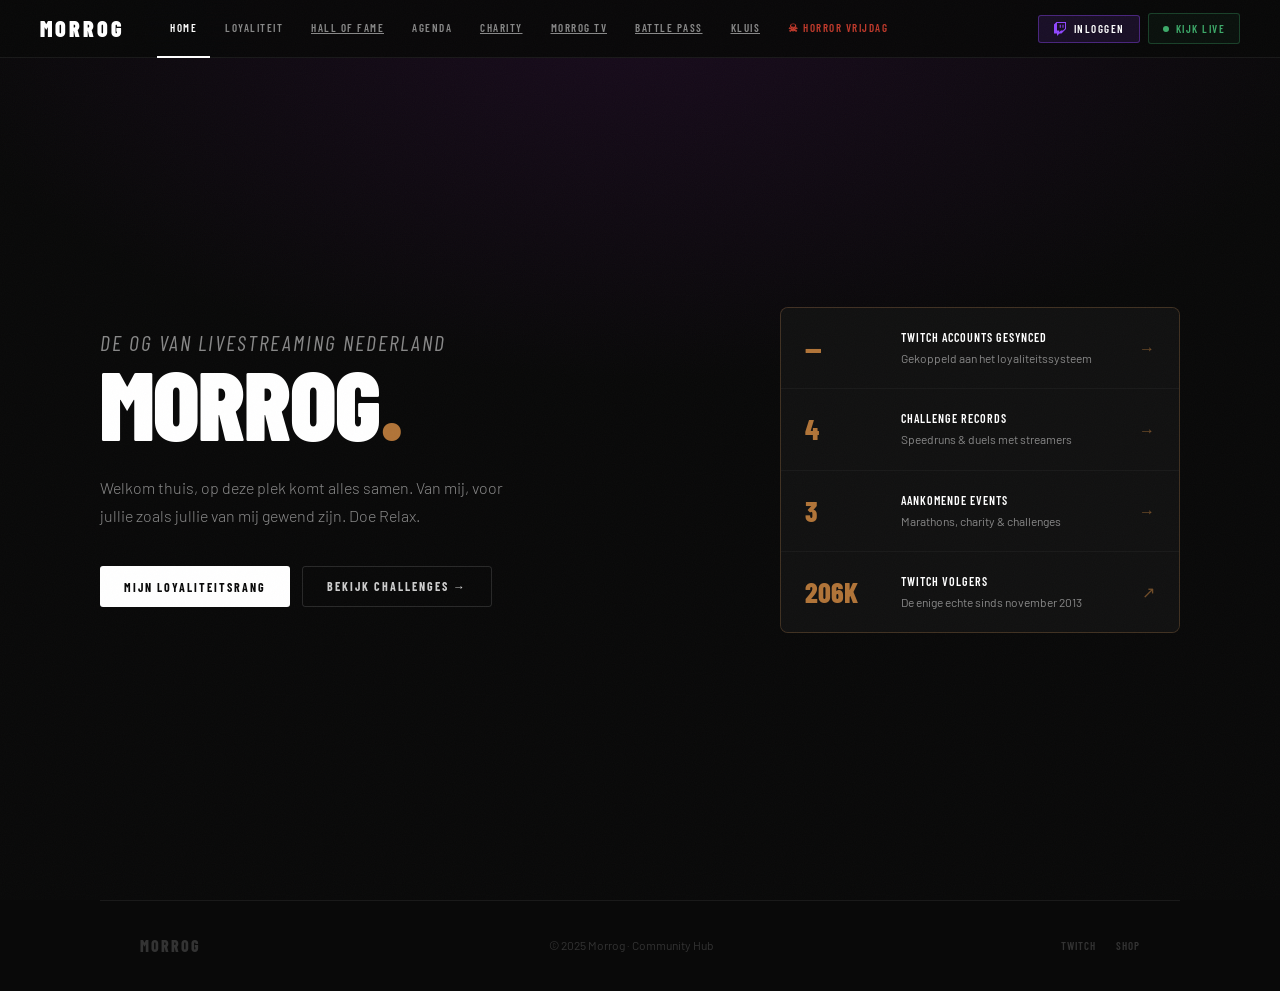
==== index.html @ 955c8fc4 "feat: Steam rating badge naast gamenaam tonen Co-Authored-By: Claude Sonnet 4.6 <noreply@anthropic.c" ====
<!DOCTYPE html>
<html lang="nl">
<head>
<meta charset="UTF-8">
<meta name="viewport" content="width=device-width, initial-scale=1.0">
<title>Morrog — Community Hub</title>
<link rel="preconnect" href="https://fonts.googleapis.com">
<link href="https://fonts.googleapis.com/css2?family=Barlow:ital,wght@0,300;0,400;0,500;0,600;1,300&family=Barlow+Condensed:wght@400;600;700;800;900&family=Creepster&family=Cinzel+Decorative:wght@700&display=swap" rel="stylesheet">
<style>
*,*::before,*::after{box-sizing:border-box;margin:0;padding:0;}
:root{
  --bg:#090909;--bg2:#111111;--bg3:#181818;--bg4:#202020;--bg5:#282828;
  --white:#FFFFFF;--white2:#CECECE;--white3:#888888;--dim:#333333;
  --border:rgba(255,255,255,0.07);--border2:rgba(255,255,255,0.13);
  --gold:#b17438;--streak:#3DAB6A;--here:#C85050;--sub:#6858CC;
  --twitch:#9147FF;--brand:#b17438;--brand-dark:#2e0f38;
}
html{scroll-behavior:smooth;}
body{background:var(--bg);color:var(--white2);font-family:'Barlow',sans-serif;font-size:15px;line-height:1.6;overflow-x:hidden;}
body::after{content:'';position:fixed;inset:0;pointer-events:none;z-index:9999;opacity:.025;background-image:url("data:image/svg+xml,%3Csvg xmlns='http://www.w3.org/2000/svg' width='200' height='200'%3E%3Cfilter id='n'%3E%3CfeTurbulence type='fractalNoise' baseFrequency='0.9' numOctaves='4' stitchTiles='stitch'/%3E%3C/filter%3E%3Crect width='200' height='200' filter='url(%23n)'/%3E%3C/svg%3E");}

/* NAV */
nav{position:fixed;top:0;left:0;right:0;height:58px;background:rgba(9,9,9,.94);backdrop-filter:blur(16px);border-bottom:1px solid var(--border);z-index:100;display:flex;align-items:center;padding:0 40px;gap:0;overflow:visible;}
.nav-logo{height:24px;margin-right:32px;opacity:.92;flex-shrink:0;}
.nav-logo-fb{font-family:'Barlow Condensed',sans-serif;font-size:22px;font-weight:900;letter-spacing:3px;color:var(--white);margin-right:32px;text-transform:uppercase;flex-shrink:0;}
.nav-links{display:flex;gap:2px;flex:1;min-width:0;overflow-x:auto;scrollbar-width:none;}
.nav-links::-webkit-scrollbar{display:none;}
.nav-link{padding:0 13px;height:58px;display:flex;align-items:center;font-family:'Barlow Condensed',sans-serif;font-size:11px;font-weight:600;letter-spacing:1.5px;text-transform:uppercase;color:var(--white3);border:none;background:none;border-bottom:2px solid transparent;cursor:pointer;transition:color .15s,border-color .15s;white-space:nowrap;flex-shrink:0;}
.nav-link:hover{color:var(--white2);}
.nav-link.active{color:var(--white);border-bottom-color:var(--white);}
.nav-live{display:flex;align-items:center;gap:7px;font-family:'Barlow Condensed',sans-serif;font-size:11px;font-weight:600;letter-spacing:1.5px;text-transform:uppercase;color:var(--streak);padding:6px 14px;border:1px solid rgba(61,171,106,.3);border-radius:3px;background:rgba(61,171,106,.06);text-decoration:none;transition:background .15s;white-space:nowrap;flex-shrink:0;}
.nav-live:hover{background:rgba(61,171,106,.12);}
.nav-live-dot{width:6px;height:6px;border-radius:50%;background:var(--streak);animation:pulse 1.5s ease-in-out infinite;}
.nav-right{margin-left:12px;display:flex;align-items:center;gap:8px;flex-shrink:0;}

/* LOGIN KNOP */
.btn-twitch-login{display:flex;align-items:center;gap:7px;font-family:'Barlow Condensed',sans-serif;font-size:11px;font-weight:600;letter-spacing:1.5px;text-transform:uppercase;color:var(--white);padding:6px 14px;border:1px solid rgba(145,71,255,.4);border-radius:3px;background:rgba(145,71,255,.12);cursor:pointer;transition:background .15s;white-space:nowrap;flex-shrink:0;}
.btn-twitch-login:hover{background:rgba(145,71,255,.22);}
.btn-twitch-login svg{width:14px;height:14px;fill:var(--twitch);flex-shrink:0;}

/* USER BADGE IN NAV */
.nav-user{display:flex;align-items:center;gap:8px;cursor:pointer;position:relative;}
.nav-user-avatar{width:28px;height:28px;border-radius:50%;border:1px solid var(--border2);object-fit:cover;}
.nav-user-name{font-family:'Barlow Condensed',sans-serif;font-size:11px;font-weight:600;letter-spacing:1px;text-transform:uppercase;color:var(--white2);}
.nav-user-rang{font-size:10px;color:var(--gold);font-family:'Barlow Condensed',sans-serif;font-weight:600;text-transform:uppercase;letter-spacing:.5px;}
.nav-user-dropdown{position:fixed;top:58px;right:40px;background:var(--bg2);border:1px solid var(--border2);border-radius:6px;min-width:200px;padding:8px 0;display:none;z-index:200;}
.nav-user.open .nav-user-dropdown{display:block;}
.nav-user-dropdown-item{padding:10px 16px;font-size:13px;color:var(--white3);cursor:pointer;transition:background .12s;display:block;text-decoration:none;white-space:nowrap;}
.nav-user-dropdown-item:hover{background:var(--bg3);color:var(--white);}
.nav-user-dropdown-sep{border-top:1px solid var(--border);margin:4px 0;}

/* MIJN RANG BANNER (in loyalty view) */
.mijn-rang-banner{background:var(--bg2);border:1px solid var(--border2);border-radius:8px;padding:20px 24px;margin-bottom:32px;display:flex;align-items:center;justify-content:space-between;gap:20px;}
.mijn-rang-banner.hidden{display:none;}
.mijn-rang-info{display:flex;align-items:center;gap:16px;}
.mijn-rang-avatar{width:44px;height:44px;border-radius:50%;border:2px solid var(--border2);object-fit:cover;flex-shrink:0;}
.mijn-rang-labels{flex:1;}
.mijn-rang-name{font-family:'Barlow Condensed',sans-serif;font-size:16px;font-weight:700;text-transform:uppercase;letter-spacing:.5px;color:var(--white);margin-bottom:2px;}
.mijn-rang-sub{font-size:12px;color:var(--white3);}
.mijn-rang-score{text-align:right;}
.mijn-rang-pts{font-family:'Barlow Condensed',sans-serif;font-size:28px;font-weight:800;color:var(--white);line-height:1;}
.mijn-rang-rang{font-family:'Barlow Condensed',sans-serif;font-size:12px;font-weight:600;text-transform:uppercase;margin-top:2px;}

@keyframes pulse{0%,100%{opacity:1;transform:scale(1)}50%{opacity:.5;transform:scale(.7)}}
@keyframes blink{0%,100%{opacity:1}50%{opacity:.3}}

/* VIEWS */
.view{display:none;}.view.active{display:block;}
.section{max-width:1080px;margin:0 auto;padding:80px 32px;}
.eyebrow{font-family:'Barlow Condensed',sans-serif;font-size:11px;font-weight:600;letter-spacing:3px;text-transform:uppercase;color:var(--gold);margin-bottom:12px;display:flex;align-items:center;gap:10px;}
.eyebrow::before{content:'';display:block;width:24px;height:1px;background:var(--gold);}
.section-title{font-family:'Barlow Condensed',sans-serif;font-size:clamp(30px,4vw,48px);font-weight:800;text-transform:uppercase;letter-spacing:1px;color:var(--white);line-height:1;margin-bottom:14px;}
.section-desc{font-size:15px;color:var(--white3);line-height:1.75;font-weight:300;max-width:540px;margin-bottom:48px;}

/* HERO */
.hero{min-height:100vh;display:flex;align-items:center;padding:120px 40px 80px;position:relative;overflow:hidden;background:radial-gradient(ellipse 80% 60% at 50% 0%,rgba(46,15,56,.45) 0%,transparent 70%);}
.hero-inner{max-width:1080px;margin:0 auto;width:100%;display:grid;grid-template-columns:1fr 400px;gap:80px;align-items:center;}
.hero-tag{display:inline-flex;align-items:center;gap:8px;font-family:'Barlow Condensed',sans-serif;font-size:11px;font-weight:600;letter-spacing:2px;text-transform:uppercase;color:var(--white3);border:1px solid var(--border2);padding:5px 12px;border-radius:2px;margin-bottom:24px;}
.hero-title{font-family:'Barlow Condensed',sans-serif;font-size:clamp(52px,8vw,96px);font-weight:900;text-transform:uppercase;letter-spacing:-1px;line-height:.9;color:var(--white);margin-bottom:28px;}
.hero-title .gold{color:var(--gold);}
.hero-title .italic{font-style:italic;font-weight:400;color:var(--white3);font-size:clamp(13px,1.7vw,22px);display:block;letter-spacing:2px;margin-bottom:8px;white-space:nowrap;}
.hero-desc{font-size:16px;color:var(--white3);line-height:1.75;font-weight:300;max-width:420px;margin-bottom:36px;}
.hero-btns{display:flex;gap:12px;flex-wrap:wrap;}
.btn{display:inline-flex;align-items:center;gap:8px;padding:12px 24px;font-family:'Barlow Condensed',sans-serif;font-size:12px;font-weight:700;letter-spacing:2px;text-transform:uppercase;border-radius:3px;border:none;cursor:pointer;text-decoration:none;transition:opacity .15s,transform .1s;}
.btn:hover{opacity:.85;}.btn:active{transform:scale(.98);}
.btn-white{background:var(--white);color:var(--bg);}
.btn-ghost{background:transparent;color:var(--white2);border:1px solid var(--border2);}
.hero-stats{display:flex;flex-direction:column;gap:1px;background:var(--border);border:1px solid rgba(177,116,56,.25);border-radius:8px;overflow:hidden;}
.hero-stat{background:var(--bg2);padding:20px 24px;display:flex;align-items:center;gap:16px;transition:background .15s;cursor:pointer;}
.hero-stat:hover{background:var(--bg3);}
.hero-stat-num{font-family:'Barlow Condensed',sans-serif;font-size:28px;font-weight:800;color:var(--brand);line-height:1;min-width:80px;}
.hero-stat-info{flex:1;}
.hero-stat-label{font-family:'Barlow Condensed',sans-serif;font-size:12px;font-weight:600;letter-spacing:1px;text-transform:uppercase;color:var(--white);margin-bottom:2px;}
.hero-stat-sub{font-size:12px;color:var(--white3);}
.hero-stat-arrow{color:var(--brand);font-size:16px;opacity:.6;}

/* MORROG DROPS + LOYALTY SCOREBOARDS */
.drops-grid{display:grid;grid-template-columns:2fr 1fr;gap:16px;margin-bottom:40px;align-items:stretch;}
.drops-left{display:flex;flex-direction:column;gap:12px;}

/* Brand spotlight */
.brand-spotlight{position:relative;background:var(--bg2);border-radius:10px;border:1px solid rgba(var(--merk-rgb,177,116,56),.35);padding:20px;box-shadow:0 0 28px rgba(var(--merk-rgb,177,116,56),.1);animation:merk-glow 3s ease-in-out infinite;}
@keyframes merk-glow{0%,100%{box-shadow:0 0 28px rgba(var(--merk-rgb,177,116,56),.1)}50%{box-shadow:0 0 44px rgba(var(--merk-rgb,177,116,56),.22)}}
.brand-eyebrow{font-family:'Barlow Condensed',sans-serif;font-size:10px;font-weight:700;letter-spacing:2.5px;text-transform:uppercase;color:rgba(var(--merk-rgb,177,116,56),1);margin-bottom:14px;display:flex;align-items:center;gap:6px;}
.brand-eyebrow::before{content:'';display:inline-block;width:16px;height:1px;background:rgba(var(--merk-rgb,177,116,56),.6);}
.brand-inner{display:flex;gap:16px;align-items:center;}
.brand-logo-wrap{width:72px;height:72px;flex-shrink:0;background:var(--bg3);border-radius:8px;display:flex;align-items:center;justify-content:center;overflow:hidden;border:1px solid rgba(var(--merk-rgb,177,116,56),.2);box-shadow:0 0 16px rgba(var(--merk-rgb,177,116,56),.18);}
.brand-logo-wrap img{width:100%;height:100%;object-fit:contain;padding:10px;}
.brand-collab{font-family:'Barlow Condensed',sans-serif;font-size:24px;font-weight:900;text-transform:uppercase;letter-spacing:1px;color:var(--white);line-height:1;margin-bottom:5px;}
.brand-collab span{color:rgba(var(--merk-rgb,177,116,56),1);}
.brand-tagline{font-size:13px;color:var(--white3);line-height:1.45;margin-bottom:12px;}
.brand-link{display:inline-flex;align-items:center;gap:5px;font-family:'Barlow Condensed',sans-serif;font-size:11px;font-weight:700;letter-spacing:1.5px;text-transform:uppercase;color:rgba(var(--merk-rgb,177,116,56),1);text-decoration:none;transition:opacity .15s;}
.brand-link:hover{opacity:.75;}
.brand-timer{display:flex;align-items:center;gap:6px;margin-top:14px;padding-top:14px;border-top:1px solid rgba(var(--merk-rgb,177,116,56),.15);}
.brand-timer-lbl{font-family:'Barlow Condensed',sans-serif;font-size:9px;font-weight:600;letter-spacing:1.5px;text-transform:uppercase;color:var(--white3);display:block;text-align:center;margin-top:2px;}
.brand-timer-box{display:flex;flex-direction:column;align-items:center;min-width:32px;}
.brand-timer-val{font-family:'Barlow Condensed',sans-serif;font-size:22px;font-weight:900;color:var(--white);line-height:1;tabular-nums:numeric;}
.brand-timer-sep{font-family:'Barlow Condensed',sans-serif;font-size:18px;font-weight:700;color:rgba(var(--merk-rgb,177,116,56),.5);margin-bottom:10px;}
.brand-timer-prefix{font-family:'Barlow Condensed',sans-serif;font-size:10px;font-weight:600;letter-spacing:2px;text-transform:uppercase;color:var(--white3);margin-right:4px;}
.tier-timer{display:flex;align-items:center;gap:5px;margin-top:8px;padding-top:8px;border-top:1px solid var(--border);font-family:'Barlow Condensed',sans-serif;font-size:11px;font-weight:700;letter-spacing:.5px;text-transform:uppercase;color:var(--white3);}
.tier-timer-val{color:rgb(var(--tier-rgb));font-size:12px;}
.drops-leeg{background:var(--bg2);border:1px solid var(--border);border-radius:10px;padding:32px 20px;text-align:center;}
.drops-leeg-title{font-family:'Barlow Condensed',sans-serif;font-size:16px;font-weight:800;text-transform:uppercase;letter-spacing:.5px;color:var(--white2);margin-bottom:6px;}
.drops-leeg-sub{font-size:12px;color:var(--white3);}

/* Tier cards */
.tiers-grid{display:grid;grid-template-columns:repeat(3,1fr);gap:10px;flex:1;}
.tier-card{background:var(--bg2);border-radius:8px;border:1px solid var(--border);display:flex;flex-direction:column;transition:border-color .2s;overflow:hidden;}
.tier-card.eligible{border-color:rgba(var(--tier-rgb),0.45);}
.tier-card.locked{opacity:.55;}
.tier-accent{height:3px;background:rgb(var(--tier-rgb));flex-shrink:0;}
.tier-foto{flex:1;overflow:hidden;position:relative;min-height:120px;}
.tier-foto img{width:100%;height:100%;object-fit:cover;display:block;}
.tier-foto-leeg{width:100%;height:100%;min-height:120px;background:var(--bg3);display:flex;flex-direction:column;align-items:center;justify-content:center;gap:6px;}
.tier-foto-leeg-icon{font-size:28px;opacity:.25;}
.tier-foto-leeg-txt{font-family:'Barlow Condensed',sans-serif;font-size:10px;font-weight:600;letter-spacing:1.5px;text-transform:uppercase;color:var(--dim);}
.tier-body{padding:14px;flex-shrink:0;border-top:1px solid var(--border);}
.tier-rang{font-family:'Barlow Condensed',sans-serif;font-size:10px;font-weight:700;letter-spacing:1.5px;text-transform:uppercase;color:rgb(var(--tier-rgb));margin-bottom:8px;display:flex;align-items:center;gap:4px;}
.tier-prijs{font-family:'Barlow Condensed',sans-serif;font-size:15px;font-weight:800;text-transform:uppercase;color:var(--white);line-height:1.2;margin-bottom:6px;}
.tier-status{font-size:11px;color:var(--white3);line-height:1.4;}
.tier-winnaar{font-size:11px;color:rgb(var(--tier-rgb));margin-top:6px;font-weight:600;}

.lb3-grid{display:grid;grid-template-columns:1fr;height:100%;}
.lb3-tabs{display:flex;gap:0;margin-bottom:3px;}
.lb3-tab{background:none;border:none;cursor:pointer;font-family:'Barlow Condensed',sans-serif;font-size:15px;font-weight:800;text-transform:uppercase;letter-spacing:.5px;color:var(--white3);padding:0;transition:color .15s;}
.lb3-tab.active{color:var(--white);}
.lb3-tab+.lb3-tab::before{content:'|';margin:0 8px;color:var(--border);font-weight:400;}
.lb3-card{background:var(--bg2);border:1px solid var(--border);border-radius:8px;overflow:hidden;display:flex;flex-direction:column;}
.lb3-head{padding:14px 18px 12px;border-bottom:1px solid var(--border);display:flex;align-items:center;justify-content:space-between;gap:8px;}
.lb3-title{font-family:'Barlow Condensed',sans-serif;font-size:15px;font-weight:800;text-transform:uppercase;letter-spacing:.5px;color:var(--white);}
.lb3-sub{font-size:10px;color:var(--white3);font-family:'Barlow Condensed',sans-serif;font-weight:600;letter-spacing:1px;text-transform:uppercase;}
.lb3-badge{font-family:'Barlow Condensed',sans-serif;font-size:9px;font-weight:700;letter-spacing:1px;text-transform:uppercase;padding:2px 7px;border-radius:2px;}
.lb3-badge.alltime{background:rgba(200,168,74,.12);color:var(--gold);border:1px solid rgba(200,168,74,.25);}
.lb3-badge.maand{background:rgba(104,88,204,.12);color:#9080EE;border:1px solid rgba(104,88,204,.25);}
.lb3-badge.week{background:rgba(61,171,106,.12);color:var(--streak);border:1px solid rgba(61,171,106,.25);}
.lb3-rows{padding:6px 0;flex:1;max-height:380px;overflow-y:auto;scrollbar-width:thin;scrollbar-color:var(--border) transparent;}
.lb3-rows::-webkit-scrollbar{width:4px;}.lb3-rows::-webkit-scrollbar-track{background:transparent;}.lb3-rows::-webkit-scrollbar-thumb{background:var(--border);border-radius:2px;}
.lb3-row{display:flex;align-items:center;gap:9px;padding:8px 14px;transition:background .12s;cursor:pointer;}
.lb3-row:hover{background:var(--bg3);}
.lb3-row.eigen{background:rgba(200,168,74,.06);border-top:1px solid var(--border);}
.lb3-row.sep{padding:4px 14px;pointer-events:none;}
.lb3-sep-line{text-align:center;font-size:10px;color:var(--dim);letter-spacing:3px;width:100%;}
.lb3-pos{font-family:'Barlow Condensed',sans-serif;font-size:12px;font-weight:700;width:18px;text-align:center;color:var(--white3);flex-shrink:0;}
.lb3-pos.gold{color:#D4AF37;}.lb3-pos.silver{color:#A8A8A8;}.lb3-pos.bronze{color:#A06030;}
.lb3-pos.eigen-pos{color:var(--gold);}
.lb3-name{flex:1;font-size:12px;color:var(--white2);overflow:hidden;text-overflow:ellipsis;display:flex;align-items:center;gap:5px;min-width:0;}
.lb3-name.jij{color:var(--gold);}
.lb3-name-txt{white-space:nowrap;overflow:hidden;text-overflow:ellipsis;}
.lb3-badges{display:flex;align-items:center;gap:2px;flex-shrink:0;}
.lb3-badges img{width:18px;height:18px;display:block;}
.lb3-score{font-family:'Barlow Condensed',sans-serif;font-size:13px;font-weight:700;color:var(--white);flex-shrink:0;}
.lb3-empty{padding:24px 14px;text-align:center;font-size:12px;color:var(--white3);}

/* COLLAPSIBLE SCORE UITLEG */
.score-uitleg{background:var(--bg2);border:1px solid var(--border);border-radius:8px;overflow:hidden;margin-bottom:48px;}
.score-uitleg-toggle{display:flex;align-items:center;justify-content:space-between;padding:16px 20px;cursor:pointer;user-select:none;transition:background .15s;}
.score-uitleg-toggle:hover{background:var(--bg3);}
.score-uitleg-title{font-family:'Barlow Condensed',sans-serif;font-size:14px;font-weight:700;text-transform:uppercase;letter-spacing:.5px;color:var(--white);}
.score-uitleg-arrow{font-size:12px;color:var(--white3);transition:transform .25s;}
.score-uitleg.open .score-uitleg-arrow{transform:rotate(180deg);}
.score-uitleg-body{display:none;padding:0 20px 20px;border-top:1px solid var(--border);}
.score-uitleg.open .score-uitleg-body{display:block;}
.uitleg-grid{display:grid;grid-template-columns:1fr 1fr;gap:24px;margin-top:20px;}

/* LOYALTY */
.loyalty-grid{display:grid;grid-template-columns:1fr 360px;gap:32px;align-items:start;}
.factors-table{display:flex;flex-direction:column;}
.factor-row{display:flex;align-items:center;gap:20px;padding:16px 0;border-bottom:1px solid var(--border);}
.factor-row:first-child{border-top:1px solid var(--border);}
.factor-weight{font-family:'Barlow Condensed',sans-serif;font-size:20px;font-weight:800;color:var(--white);min-width:48px;}
.factor-info{flex:1;}
.factor-name{font-family:'Barlow Condensed',sans-serif;font-size:14px;font-weight:600;text-transform:uppercase;letter-spacing:.5px;color:var(--white);margin-bottom:2px;}
.factor-desc{font-size:12px;color:var(--white3);}
.factor-bar-track{width:80px;height:3px;background:var(--dim);border-radius:2px;overflow:hidden;}
.factor-bar-fill{height:100%;border-radius:2px;background:var(--white);}
.lb-card{background:var(--bg2);border:1px solid var(--border2);border-radius:8px;overflow:hidden;}
.lb-card-head{padding:14px 18px;border-bottom:1px solid var(--border);display:flex;align-items:center;justify-content:space-between;}
.lb-card-title{font-family:'Barlow Condensed',sans-serif;font-size:12px;font-weight:600;letter-spacing:2px;text-transform:uppercase;color:var(--white3);}
.lb-rows{padding:8px 0;}
.lb-row{display:flex;align-items:center;gap:10px;padding:10px 16px;transition:background .12s;}
.lb-row:hover{background:var(--bg3);}
.lb-pos{font-family:'Barlow Condensed',sans-serif;font-size:13px;font-weight:700;width:20px;text-align:center;color:var(--white3);flex-shrink:0;}
.lb-pos.gold{color:#D4AF37;}.lb-pos.silver{color:#A8A8A8;}.lb-pos.bronze{color:#A06030;}
.lb-av{width:26px;height:26px;border-radius:50%;background:var(--bg4);border:1px solid var(--border);flex-shrink:0;display:flex;align-items:center;justify-content:center;font-size:11px;}
.lb-name{flex:1;font-size:13px;color:var(--white2);}
.lb-badge{font-family:'Barlow Condensed',sans-serif;font-size:9px;font-weight:600;letter-spacing:.5px;padding:1px 5px;border-radius:2px;text-transform:uppercase;}
.lb-badge.legende{background:rgba(200,168,74,.12);color:var(--gold);border:1px solid rgba(200,168,74,.25);}
.lb-badge.veteraan{background:rgba(168,168,168,.1);color:#C0C0C0;border:1px solid rgba(168,168,168,.2);}
.lb-badge.toegewijde{background:rgba(104,88,204,.12);color:#9080EE;border:1px solid rgba(104,88,204,.25);}
.lb-badge.vaste{background:rgba(61,171,106,.12);color:var(--streak);border:1px solid rgba(61,171,106,.25);}
.lb-badge.beginner{background:var(--bg5);color:var(--white3);border:1px solid var(--border2);}
.lb-score{font-family:'Barlow Condensed',sans-serif;font-size:14px;font-weight:700;color:var(--white);min-width:52px;text-align:right;}
.lb-sep{text-align:center;font-size:10px;color:var(--dim);letter-spacing:3px;padding:6px 0;}
.lb-row{cursor:pointer;}
.lb-row.selected{background:var(--bg4);}

/* KIJKER DETAIL PANEL */
.kijker-detail{background:var(--bg3);border:1px solid var(--border2);border-radius:6px;padding:18px 20px;margin:8px 0 4px;display:none;}
.kijker-detail.open{display:block;}
.kijker-detail-naam{font-family:'Barlow Condensed',sans-serif;font-size:17px;font-weight:800;text-transform:uppercase;letter-spacing:.5px;color:var(--white);margin-bottom:12px;display:flex;align-items:center;gap:10px;}
.kijker-detail-top{display:flex;gap:8px;margin-bottom:14px;}
.kijker-detail-top-blok{background:var(--bg4);border:1px solid var(--border);border-radius:4px;padding:10px 14px;flex:1;text-align:center;}
.kijker-detail-top-val{font-family:'Barlow Condensed',sans-serif;font-size:22px;font-weight:900;color:var(--white);line-height:1;margin-bottom:2px;}
.kijker-detail-top-lbl{font-size:10px;color:var(--white3);text-transform:uppercase;letter-spacing:1px;font-family:'Barlow Condensed',sans-serif;font-weight:600;}
.kijker-breakdown-titel{font-family:'Barlow Condensed',sans-serif;font-size:10px;font-weight:700;letter-spacing:2px;text-transform:uppercase;color:var(--white3);margin-bottom:6px;}
.kijker-breakdown{background:var(--bg4);border:1px solid var(--border);border-radius:4px;overflow:hidden;}
.kijker-bdr{display:grid;grid-template-columns:1fr auto auto;align-items:center;padding:7px 12px;border-bottom:1px solid var(--border);gap:10px;}
.kijker-bdr:last-child{border-bottom:none;}
.kijker-bdr-lbl{font-size:12px;color:var(--white3);display:flex;align-items:center;gap:6px;}
.bdr-emote{width:20px;height:20px;object-fit:contain;flex-shrink:0;}
.kijker-bdr-lbl span{color:var(--white2);}
.kijker-bdr-raw{font-family:'Barlow Condensed',sans-serif;font-size:12px;font-weight:600;color:var(--white3);white-space:nowrap;text-align:left;}
.kijker-bdr-pts{font-family:'Barlow Condensed',sans-serif;font-size:13px;font-weight:800;color:var(--gold);white-space:nowrap;text-align:left;}
.kijker-bdr.streak .kijker-bdr-pts{color:var(--streak);}
.kijker-bdr.dimmed .kijker-bdr-pts{color:var(--dim);}
/* oud grid blijft voor backward compat */
.kijker-stats-grid{display:grid;grid-template-columns:repeat(auto-fill,minmax(110px,1fr));gap:8px;}
.kijker-stat-blok{background:var(--bg4);border:1px solid var(--border);border-radius:4px;padding:10px 12px;}
.kijker-stat-val{font-family:'Barlow Condensed',sans-serif;font-size:20px;font-weight:800;color:var(--white);line-height:1;margin-bottom:2px;}
.kijker-stat-lbl{font-size:10px;color:var(--white3);text-transform:uppercase;letter-spacing:1px;font-family:'Barlow Condensed',sans-serif;font-weight:600;}
.rang-cards{display:flex;flex-direction:column;gap:6px;margin-top:16px;}
.rang-card{display:flex;align-items:center;gap:12px;padding:10px 14px;background:var(--bg3);border:1px solid var(--border);border-radius:4px;}
.rang-dot{width:8px;height:8px;border-radius:50%;flex-shrink:0;}
.rang-name{font-family:'Barlow Condensed',sans-serif;font-size:13px;font-weight:700;text-transform:uppercase;letter-spacing:.5px;color:var(--white);flex:1;}
.rang-pts{font-size:12px;color:var(--white3);}
.streak-box{background:var(--bg3);border:1px solid rgba(61,171,106,.2);border-radius:6px;padding:16px;margin-bottom:16px;}
.streak-box-title{font-family:'Barlow Condensed',sans-serif;font-size:11px;font-weight:600;letter-spacing:2px;text-transform:uppercase;color:var(--streak);margin-bottom:12px;}
.streak-tiers{display:flex;gap:6px;}
.streak-tier{flex:1;background:var(--bg4);border:1px solid var(--border);border-radius:4px;padding:10px 6px;text-align:center;}
.streak-tier-count{font-family:'Barlow Condensed',sans-serif;font-size:18px;font-weight:800;color:var(--white3);line-height:1;margin-bottom:2px;}
.streak-tier-bonus{font-size:11px;color:var(--dim);}
.iwh-events{display:flex;flex-direction:column;gap:6px;margin-top:32px;}
.iwh-event{display:flex;align-items:center;gap:14px;padding:14px 18px;background:var(--bg2);border:1px solid var(--border);border-radius:6px;}
.iwh-event.earned{border-left:2px solid var(--white);}
.iwh-event.missed{opacity:.45;}
.iwh-event.upcoming{border-left:2px solid var(--white3);}
.iwh-icon{font-size:20px;flex-shrink:0;}
.iwh-info{flex:1;}
.iwh-name{font-family:'Barlow Condensed',sans-serif;font-size:15px;font-weight:700;text-transform:uppercase;letter-spacing:.5px;color:var(--white);margin-bottom:2px;}
.iwh-date{font-size:12px;color:var(--white3);}
.iwh-pts{font-family:'Barlow Condensed',sans-serif;font-size:16px;font-weight:700;color:var(--white);}
.iwh-pts.dim{color:var(--dim);}

/* CHALLENGES */
.challenges-grid{display:grid;grid-template-columns:repeat(auto-fill,minmax(480px,1fr));gap:16px;margin-bottom:60px;}
.challenge-card{background:var(--bg2);border:1px solid var(--border);border-radius:8px;overflow:hidden;transition:border-color .2s;}
.challenge-card:hover{border-color:var(--border2);}
.challenge-head{padding:18px 20px 14px;border-bottom:1px solid var(--border);display:flex;align-items:flex-start;gap:14px;}
.challenge-game-badge{flex-shrink:0;width:48px;height:48px;border-radius:6px;background:var(--bg4);border:1px solid var(--border);display:flex;align-items:center;justify-content:center;font-size:24px;}
.challenge-meta{flex:1;}
.challenge-type{font-family:'Barlow Condensed',sans-serif;font-size:10px;font-weight:600;letter-spacing:2px;text-transform:uppercase;color:var(--white3);margin-bottom:3px;}
.challenge-title{font-family:'Barlow Condensed',sans-serif;font-size:18px;font-weight:800;text-transform:uppercase;letter-spacing:.5px;color:var(--white);line-height:1.1;margin-bottom:4px;}
.challenge-status{display:inline-flex;align-items:center;gap:5px;font-family:'Barlow Condensed',sans-serif;font-size:10px;font-weight:600;letter-spacing:1.5px;text-transform:uppercase;padding:2px 8px;border-radius:2px;}
.status-done{background:rgba(255,255,255,.06);color:var(--white3);}
.status-active{background:rgba(61,171,106,.1);color:var(--streak);border:1px solid rgba(61,171,106,.25);}
.status-upcoming{background:rgba(200,168,74,.1);color:var(--gold);border:1px solid rgba(200,168,74,.25);}
.sr-row{display:flex;align-items:center;gap:12px;padding:12px 20px;border-bottom:1px solid var(--border);transition:background .12s;}
.sr-row:last-child{border-bottom:none;}
.sr-row:hover{background:var(--bg3);}
.sr-row.record{background:rgba(200,168,74,.04);}
.sr-pos{font-family:'Barlow Condensed',sans-serif;font-size:14px;font-weight:800;width:24px;text-align:center;flex-shrink:0;}
.sr-pos.p1{color:var(--gold);}.sr-pos.p2{color:#A8A8A8;}.sr-pos.p3{color:#A06030;}
.sr-avatar{width:32px;height:32px;border-radius:50%;background:var(--bg4);border:1px solid var(--border);display:flex;align-items:center;justify-content:center;font-size:16px;flex-shrink:0;}
.sr-info{flex:1;}
.sr-name{font-family:'Barlow Condensed',sans-serif;font-size:15px;font-weight:700;text-transform:uppercase;letter-spacing:.3px;color:var(--white);display:flex;align-items:center;gap:6px;}
.sr-sub{font-size:11px;color:var(--white3);}
.sr-time{font-family:'Barlow Condensed',sans-serif;font-size:18px;font-weight:800;color:var(--white);letter-spacing:.5px;text-align:right;}
.sr-time.record-time{color:var(--gold);}
.sr-date{font-size:10px;color:var(--white3);text-align:right;margin-top:1px;}
.record-crown{font-size:12px;}
.card-footer{padding:10px 20px;border-top:1px solid var(--border);background:var(--bg3);display:flex;align-items:center;justify-content:space-between;}
.card-footer-txt{font-size:11px;color:var(--white3);}
.card-footer-link{font-family:'Barlow Condensed',sans-serif;font-size:11px;font-weight:600;letter-spacing:1px;text-transform:uppercase;color:var(--white3);text-decoration:none;transition:color .15s;}
.card-footer-link:hover{color:var(--white);}

/* ROADMAP TIJDLIJN */
/* TIMELINE */
.tl-wrap{position:relative;max-width:720px;}
.tl-year{font-family:'Barlow Condensed',sans-serif;font-size:clamp(80px,14vw,160px);font-weight:900;text-transform:uppercase;letter-spacing:-4px;color:var(--white);line-height:.85;margin-bottom:56px;display:block;}
.tl-body{position:relative;padding-left:48px;}
.tl-body::before{content:'';position:absolute;left:8px;top:0;bottom:0;width:1px;background:linear-gradient(to bottom,var(--border2) 0%,var(--border2) 92%,transparent 100%);}
.tl-month{position:relative;margin-bottom:4px;}
.tl-month-head{display:flex;align-items:center;gap:14px;padding:10px 0 6px;}
.tl-month-dot{width:17px;height:17px;border-radius:50%;background:var(--bg);border:2px solid var(--border2);position:absolute;left:-48px;top:50%;transform:translate(-50%,-50%);transition:border-color .2s,background .2s;flex-shrink:0;}
.tl-month.has-events .tl-month-dot{border-color:var(--brand);background:rgba(177,116,56,.18);}
.tl-month-name{font-family:'Barlow Condensed',sans-serif;font-size:12px;font-weight:700;letter-spacing:3px;text-transform:uppercase;color:var(--white3);transition:color .15s;}
.tl-month.has-events .tl-month-name{color:var(--white);}
.tl-month-rule{flex:1;height:1px;background:var(--border);}
.tl-month.has-events .tl-month-rule{background:var(--border2);}
.tl-events{padding-bottom:12px;}
.tl-event{position:relative;margin-bottom:5px;}
.tl-event-header{display:flex;align-items:center;gap:12px;padding:11px 16px;background:var(--bg2);border:1px solid var(--border);border-radius:6px;cursor:pointer;transition:border-color .15s,background .15s;user-select:none;}
.tl-event:hover .tl-event-header,.tl-event.open .tl-event-header{border-color:var(--border2);background:var(--bg3);}
.tl-event-icon{font-size:19px;flex-shrink:0;width:26px;text-align:center;}
.tl-event-info{flex:1;min-width:0;}
.tl-event-title{font-family:'Barlow Condensed',sans-serif;font-size:16px;font-weight:700;text-transform:uppercase;letter-spacing:.5px;color:var(--white);line-height:1.1;}
.tl-event-cat{font-size:11px;color:var(--white3);margin-top:1px;}
.tl-event-status{font-family:'Barlow Condensed',sans-serif;font-size:10px;font-weight:600;letter-spacing:1.5px;text-transform:uppercase;padding:3px 9px;border-radius:2px;white-space:nowrap;flex-shrink:0;}
.tl-event-status.binnenkort{background:rgba(200,168,74,.12);color:var(--gold);border:1px solid rgba(200,168,74,.25);}
.tl-event-status.gepland{background:rgba(104,88,204,.12);color:#9080EE;border:1px solid rgba(104,88,204,.25);}
.tl-event-status.bezig{background:rgba(61,171,106,.1);color:var(--streak);border:1px solid rgba(61,171,106,.25);}
.tl-event-status.afgerond{background:rgba(255,255,255,.05);color:var(--white3);border:1px solid var(--border);}
.tl-event-arrow{color:var(--white3);font-size:10px;transition:transform .2s;flex-shrink:0;margin-left:4px;}
.tl-event.open .tl-event-arrow{transform:rotate(180deg);}
.tl-event-body{overflow:hidden;max-height:0;transition:max-height .35s ease,opacity .25s ease;opacity:0;}
.tl-event.open .tl-event-body{max-height:400px;opacity:1;}
.tl-event-body-inner{padding:13px 16px 15px;border:1px solid var(--border);border-top:none;border-radius:0 0 6px 6px;background:var(--bg2);font-size:13px;color:var(--white3);line-height:1.7;}
.tl-tba{padding-top:8px;padding-bottom:8px;}
.tl-tba-label{font-family:'Barlow Condensed',sans-serif;font-size:10px;font-weight:700;letter-spacing:2.5px;text-transform:uppercase;color:var(--white3);opacity:.35;}
.charity-goal{margin-top:12px;}
.charity-goal-label{font-size:11px;color:var(--white3);margin-bottom:5px;}
.charity-bar-track{height:4px;background:var(--bg5);border-radius:2px;overflow:hidden;}
.charity-bar-fill{height:100%;background:var(--streak);border-radius:2px;width:0%;transition:width 1s ease;}
.charity-goal-meta{display:flex;justify-content:space-between;font-size:11px;color:var(--white3);margin-top:4px;}

/* FADE */
.fade-up{opacity:0;transform:translateY(20px);transition:opacity .55s ease,transform .55s ease;}
.fade-up.visible{opacity:1;transform:translateY(0);}

/* FOOTER */
footer{border-top:1px solid var(--border);padding:32px 40px;display:flex;align-items:center;justify-content:space-between;max-width:1080px;margin:0 auto;}
.footer-logo{height:18px;opacity:.2;}
.footer-fb{font-family:'Barlow Condensed',sans-serif;font-size:16px;font-weight:800;letter-spacing:2px;color:var(--dim);text-transform:uppercase;}
.footer-txt{font-size:12px;color:var(--dim);}
.footer-links{display:flex;gap:20px;}
.footer-link{font-family:'Barlow Condensed',sans-serif;font-size:11px;font-weight:600;letter-spacing:1px;text-transform:uppercase;color:var(--dim);text-decoration:none;transition:color .15s;}
.footer-link:hover{color:var(--white3);}

@media(max-width:900px){
  nav{padding:0 16px;}
  .nav-links{gap:0;}
  .nav-link{padding:0 9px;font-size:10px;letter-spacing:1px;}
  .nav-live span:not(.nav-live-dot){display:none;}
  .nav-live{padding:6px 10px;}
  .hero{padding:100px 20px 60px;}
  .hero-inner{grid-template-columns:1fr;gap:40px;}
  .hero-stats{display:none;}
  .section{padding:60px 20px;}
  .loyalty-grid{grid-template-columns:1fr;}
  .drops-grid{grid-template-columns:1fr;align-items:start;}
  .tiers-grid{grid-template-columns:1fr;flex:none;}
  .tier-foto{min-height:180px;}

  .uitleg-grid{grid-template-columns:1fr;}
  .challenges-grid{grid-template-columns:1fr;}
  footer{flex-direction:column;gap:16px;text-align:center;padding:24px 20px;}
  .mijn-rang-banner{flex-direction:column;align-items:flex-start;gap:12px;}
}

/* ── HORROR VRIJDAG VIEW ── */
#view-horror-vrijdag{background:var(--bg);}
.hv-wrap{max-width:860px;margin:0 auto;padding:80px 32px 64px;}

/* Header */
.hv-header{text-align:center;padding:28px 16px 24px;position:relative;}
.hv-morrog{font-family:'Cinzel Decorative',serif;font-size:clamp(13px,3vw,20px);letter-spacing:.3em;color:#7a1a10;text-transform:uppercase;margin-bottom:6px;display:block;}
@keyframes hv-schedel-wib{0%{transform:rotate(-8deg) scale(1)}100%{transform:rotate(8deg) scale(1.05)}}
.hv-title{font-family:'Creepster',cursive;font-size:clamp(42px,8vw,76px);letter-spacing:.06em;line-height:1;color:#ff2d1a;text-shadow:0 0 18px rgba(255,45,26,.8),0 0 50px rgba(192,57,43,.4),2px 2px 0 #3a0000;animation:hv-glitch 5s ease-in-out infinite;}
@keyframes hv-glitch{0%,90%,100%{text-shadow:0 0 18px rgba(255,45,26,.8),0 0 50px rgba(192,57,43,.4),2px 2px 0 #3a0000}92%{text-shadow:-2px 0 #ff2d1a,0 0 18px rgba(255,45,26,.8);transform:translateX(-1px)}94%{text-shadow:2px 0 #c0392b,0 0 18px rgba(255,45,26,.8);transform:translateX(1px)}96%{text-shadow:none;transform:translateX(0)}}
.hv-subtitle{font-family:'Barlow Condensed',sans-serif;font-size:15px;color:var(--white3);letter-spacing:.15em;text-transform:uppercase;margin-top:6px;}
.hv-stream-tijd{display:inline-block;font-family:'Creepster',cursive;font-size:clamp(30px,6vw,50px);color:#ff2d1a;letter-spacing:.1em;margin-top:2px;text-shadow:0 0 12px rgba(255,45,26,.7),0 0 36px rgba(192,57,43,.3);}
.hv-stream-tijd-label{display:block;font-size:11px;text-transform:uppercase;letter-spacing:.15em;color:var(--white3);margin-top:4px;margin-bottom:0;}
.hv-toevoeg-waarschuwing{font-size:12px;color:var(--white3);margin-bottom:12px;line-height:1.5;border-left:3px solid #7a1a10;padding-left:10px;}

/* Countdown */
.hv-countdown{display:flex;justify-content:center;align-items:flex-end;gap:4px;margin-top:18px;}
.hv-cd-blok{text-align:center;min-width:60px;}
.hv-cd-num{display:block;font-family:'Creepster',cursive;font-size:38px;line-height:1;color:var(--white2);text-shadow:0 0 10px rgba(192,57,43,.4);background:var(--bg2);border:1px solid #2a0808;border-radius:5px;padding:5px 10px;}
.hv-cd-label{display:block;font-size:10px;text-transform:uppercase;letter-spacing:.12em;color:var(--white3);margin-top:3px;}
.hv-cd-sep{font-family:'Creepster',cursive;font-size:32px;color:#7a1a10;margin-bottom:12px;line-height:1;}

/* Stats balk */
.hv-stats{display:flex;background:var(--bg2);border:1px solid #2a0808;border-radius:7px;margin-bottom:18px;overflow:hidden;}
.hv-stat{flex:1;text-align:center;padding:12px 8px;border-right:1px solid #2a0808;}
.hv-stat:last-child{border-right:none;}
.hv-stat-num{display:block;font-family:'Creepster',cursive;font-size:26px;color:#ff2d1a;text-shadow:0 0 8px rgba(255,45,26,.35);line-height:1;}
.hv-stat-label{display:block;font-size:10px;text-transform:uppercase;letter-spacing:.1em;color:var(--white3);margin-top:2px;}

/* Auth balk */
.hv-auth{background:var(--bg2);border:1px solid #2a0808;border-radius:7px;padding:16px 20px;margin-bottom:16px;display:flex;align-items:center;justify-content:space-between;gap:12px;flex-wrap:wrap;}
.hv-ingelogd-info{display:flex;align-items:center;gap:12px;}
.hv-avatar{width:36px;height:36px;border-radius:50%;border:1px solid #2a0808;object-fit:cover;background:var(--bg3);}
.hv-naam{font-family:'Barlow Condensed',sans-serif;font-size:16px;font-weight:700;text-transform:uppercase;color:var(--white);}
.hv-stem-status{font-size:12px;color:var(--white3);}
.hv-stem-status.heeft-stem{color:#2ecc71;}
.hv-login-hint{font-size:14px;color:var(--white3);}

/* Toevoeg sectie */
.hv-toevoeg{background:var(--bg2);border:1px solid #2a0808;border-radius:7px;padding:18px 20px;margin-bottom:16px;}
.hv-toevoeg-titel{font-family:'Creepster',cursive;font-size:22px;color:#ff2d1a;letter-spacing:.06em;margin-bottom:12px;}
.hv-zoek-wrap{position:relative;}
.hv-zoek-input{width:100%;background:var(--bg3);border:1px solid #2a0808;border-radius:5px;color:var(--white2);font-family:'Barlow Condensed',sans-serif;font-size:16px;padding:9px 12px 9px 38px;outline:none;transition:border-color .2s;}
.hv-zoek-input:focus{border-color:#7a1a10;}
.hv-zoek-input::placeholder{color:var(--white3);}
.hv-zoek-icoon{position:absolute;left:11px;top:50%;transform:translateY(-50%);color:var(--white3);pointer-events:none;font-size:16px;}
.hv-zoek-resultaten{position:absolute;left:0;right:0;top:calc(100% + 3px);background:var(--bg3);border:1px solid #2a0808;border-radius:5px;z-index:50;overflow:hidden;box-shadow:0 8px 24px rgba(0,0,0,.5);}
.hv-zoek-item{display:flex;align-items:center;gap:10px;padding:9px 12px;cursor:pointer;border-bottom:1px solid rgba(42,8,8,.4);transition:background .12s;}
.hv-zoek-item:last-child{border-bottom:none;}
.hv-zoek-item:hover{background:rgba(192,57,43,.1);}
.hv-zoek-item img{width:60px;height:28px;object-fit:cover;border-radius:3px;background:var(--bg2);flex-shrink:0;}
.hv-zoek-item-naam{font-size:15px;color:var(--white2);}
.hv-zoek-bericht{padding:12px;color:var(--white3);font-size:14px;text-align:center;}
.hv-geselecteerd{display:flex;align-items:center;gap:12px;background:rgba(192,57,43,.07);border:1px solid #7a1a10;border-radius:5px;padding:10px 14px;margin-top:10px;}
.hv-geselecteerd img{width:90px;height:42px;object-fit:cover;border-radius:3px;background:var(--bg3);}
.hv-geselecteerd-naam{font-size:16px;font-weight:600;color:var(--white);flex:1;}
.hv-geselecteerd-annuleer{background:none;border:none;color:var(--white3);font-size:20px;cursor:pointer;padding:2px;transition:color .15s;}
.hv-geselecteerd-annuleer:hover{color:#ff2d1a;}
.hv-toevoeg-knop{margin-top:12px;width:100%;background:#c0392b;border:none;border-radius:5px;color:#fff;font-family:'Creepster',cursive;font-size:18px;letter-spacing:.08em;padding:11px;cursor:pointer;transition:background .2s,box-shadow .2s;}
.hv-toevoeg-knop:not(:disabled):hover{background:#ff2d1a;box-shadow:0 0 16px rgba(255,45,26,.35);}
.hv-toevoeg-knop:disabled{opacity:.4;cursor:not-allowed;}
.hv-toevoeg-hint{font-size:13px;color:var(--white3);margin-top:7px;text-align:center;}
.hv-toevoeg-hint.ok{color:#2ecc71;}
.hv-toevoeg-hint.fout{color:#ff2d1a;font-weight:600;}
@keyframes hv-schud{0%,100%{transform:translateX(0)}15%{transform:translateX(-6px)}30%{transform:translateX(6px)}45%{transform:translateX(-5px)}60%{transform:translateX(5px)}75%{transform:translateX(-3px)}90%{transform:translateX(3px)}}
.hv-toevoeg-knop.schud{animation:hv-schud .45s ease;}
.hv-admin{background:rgba(192,57,43,.06);border:1px solid #2a0808;border-radius:7px;padding:16px 20px;margin-top:16px;}
.hv-admin-titel{font-family:'Creepster',cursive;font-size:20px;color:#ff2d1a;letter-spacing:.06em;margin-bottom:12px;}
.hv-admin-game{display:flex;align-items:center;justify-content:space-between;gap:12px;padding:8px 0;border-bottom:1px solid rgba(42,8,8,.6);}
.hv-admin-game:last-child{border-bottom:none;}
.hv-admin-game-info{font-size:14px;color:var(--white2);flex:1;min-width:0;}
.hv-admin-game-info span{display:block;font-size:11px;color:var(--white3);}
.hv-admin-verwijder{background:none;border:1px solid #7a1a10;color:#ff2d1a;border-radius:4px;padding:4px 10px;font-family:'Barlow Condensed',sans-serif;font-size:12px;font-weight:600;letter-spacing:.05em;cursor:pointer;white-space:nowrap;transition:background .15s;}
.hv-admin-verwijder:hover{background:rgba(192,57,43,.2);}

/* Filter tabs */
.hv-filters{display:flex;gap:4px;margin-bottom:10px;flex-wrap:wrap;}
.hv-filter{background:var(--bg2);border:1px solid #2a0808;border-radius:4px;color:var(--white3);font-family:'Barlow Condensed',sans-serif;font-size:13px;letter-spacing:.06em;padding:7px 16px;cursor:pointer;transition:background .15s,color .15s,border-color .15s;}
.hv-filter:hover{color:var(--white2);border-color:#7a1a10;}
.hv-filter.actief{background:#c0392b;border-color:#c0392b;color:#fff;}

/* Game kaarten */
.hv-games{display:flex;flex-direction:column;gap:8px;}
.hv-kaart{display:flex;align-items:center;background:var(--bg2);border:1px solid #2a0808;border-radius:7px;overflow:hidden;transition:border-color .15s,transform .1s;}
.hv-kaart:hover{border-color:#7a1a10;transform:translateX(2px);}
.hv-kaart.eigen-stem{border-color:rgba(192,57,43,.45);}
.hv-rang{width:48px;flex-shrink:0;text-align:center;font-family:'Creepster',cursive;font-size:24px;color:var(--white3);padding:0 6px;}
.hv-rang.r1{color:#c8a82e;text-shadow:0 0 6px rgba(200,168,46,.4);}
.hv-rang.r2{color:#9da3aa;}
.hv-rang.r3{color:#a0623a;}
.hv-cover{width:110px;height:52px;object-fit:cover;flex-shrink:0;background:var(--bg3);}
.hv-cover-ph{width:110px;height:52px;flex-shrink:0;background:var(--bg3);display:flex;align-items:center;justify-content:center;font-size:20px;opacity:.3;}
.hv-info{flex:1;padding:9px 12px;min-width:0;}
.hv-game-naam{font-family:'Barlow Condensed',sans-serif;font-size:16px;font-weight:700;color:var(--white);white-space:nowrap;overflow:hidden;text-overflow:ellipsis;}
.hv-game-sub{font-size:12px;color:var(--white3);}
.hv-rechts{display:flex;align-items:center;gap:10px;padding:9px 12px;flex-shrink:0;}
.hv-teller{text-align:center;min-width:40px;}
.hv-teller-num{display:block;font-family:'Creepster',cursive;font-size:24px;color:#ff2d1a;line-height:1;}
.hv-teller-label{display:block;font-size:10px;color:var(--white3);text-transform:uppercase;letter-spacing:.08em;}
.hv-stem-knop{background:var(--bg3);border:1px solid #2a0808;border-radius:4px;color:var(--white3);font-family:'Barlow Condensed',sans-serif;font-size:13px;letter-spacing:.04em;padding:6px 12px;cursor:pointer;white-space:nowrap;transition:background .15s,border-color .15s,color .15s;min-width:110px;text-align:center;}
.hv-stem-knop:hover:not(:disabled){background:rgba(192,57,43,.12);border-color:#7a1a10;color:var(--white2);}
.hv-stem-knop.actief{background:rgba(192,57,43,.18);border-color:#c0392b;color:#ff2d1a;}
.hv-stem-knop:disabled{opacity:.4;cursor:not-allowed;}
.hv-populair{position:absolute;/* n.v.t. inline */display:inline-block;margin-left:6px;font-size:11px;background:#c0392b;color:#fff;border-radius:2px;padding:1px 6px;vertical-align:middle;animation:hv-puls 1.5s ease-in-out infinite;}
.hv-rating{display:inline-block;font-size:11px;font-weight:700;border-radius:3px;padding:2px 7px;margin-left:7px;vertical-align:middle;letter-spacing:.03em;}
.hv-rating.pos-hoog{background:rgba(61,171,106,.15);color:#3DAB6A;border:1px solid rgba(61,171,106,.3);}
.hv-rating.pos-midden{background:rgba(61,171,106,.1);color:#7dc99a;border:1px solid rgba(61,171,106,.2);}
.hv-rating.gemengd{background:rgba(177,116,56,.12);color:#b17438;border:1px solid rgba(177,116,56,.25);}
.hv-rating.negatief{background:rgba(255,45,26,.1);color:#ff6b6b;border:1px solid rgba(255,45,26,.2);}
@keyframes hv-puls{0%,100%{box-shadow:0 0 8px rgba(255,45,26,.4)}50%{box-shadow:0 0 18px rgba(255,45,26,.8)}}
.hv-geen{text-align:center;padding:48px 20px;color:var(--white3);}
.hv-geen span{display:block;font-size:40px;margin-bottom:10px;opacity:.3;}
.hv-laden{text-align:center;padding:40px;color:var(--white3);font-size:15px;}
#hv-confetti{position:fixed;inset:0;z-index:9998;pointer-events:none;display:none;}
@media(max-width:560px){.hv-cover,.hv-cover-ph{display:none;}.hv-rang{width:32px;font-size:18px;}.hv-stats{flex-wrap:wrap;}.hv-stat{min-width:50%;}}
</style>
</head>
<body>

<nav>
  <img class="nav-logo" src="https://shop.morrog.nl/cdn/shop/files/Morrog-Logo_90x.png?v=1701878792" alt="Morrog"
    onerror="this.style.display='none';document.getElementById('nav-logo-fb').style.display='block'">
  <span id="nav-logo-fb" class="nav-logo-fb" style="display:none">MORROG</span>
  <div class="nav-links">
    <button class="nav-link active" onclick="switchView('home',this)">Home</button>
    <button class="nav-link" onclick="switchView('loyalty',this)">Loyaliteit</button>
    <a class="nav-link" href="hall-of-fame.html">Hall of Fame</a>
    <button class="nav-link" onclick="switchView('agenda',this)">Agenda</button>
    <a class="nav-link" href="charity.html">Charity</a>
    <a class="nav-link" href="morrog-tv.html">Morrog TV</a>
    <a class="nav-link" href="battlepass.html">Battle Pass</a>
    <a class="nav-link" href="morrog-kluis.html">Kluis</a>
    <button class="nav-link" onclick="switchView('horror-vrijdag',this)" style="color:#c0392b;">☠ Horror Vrijdag</button>
  </div>
  <div class="nav-right">
    <!-- Niet ingelogd -->
    <button class="btn-twitch-login" id="btn-login" onclick="twitchLogin()" style="display:none">
      <svg viewBox="0 0 24 24" xmlns="http://www.w3.org/2000/svg"><path d="M11.571 4.714h1.715v5.143H11.57zm4.715 0H18v5.143h-1.714zM6 0L1.714 4.286v15.428h5.143V24l4.286-4.286h3.428L22.286 12V0zm14.571 11.143l-3.428 3.428h-3.429l-3 3v-3H6.857V1.714h13.714z"/></svg>
      Inloggen
    </button>
    <!-- Ingelogd -->
    <div class="nav-user" id="nav-user" style="display:none" onclick="toggleNavDropdown(event)">
      <img class="nav-user-avatar" id="nav-avatar" src="" alt="">
      <div>
        <div class="nav-user-name" id="nav-username"></div>
        <div class="nav-user-rang" id="nav-rang"></div>
      </div>
      <div class="nav-user-dropdown">
        <a class="nav-user-dropdown-item" onclick="switchView('loyalty',document.querySelectorAll('.nav-link')[1])" style="cursor:pointer">Mijn loyaliteit</a>
        <div id="nav-dashboard-link" style="display:none">
          <div class="nav-user-dropdown-sep"></div>
          <a class="nav-user-dropdown-item" href="dashboard.html">⚙ Streamer dashboard</a>
        </div>
        <div class="nav-user-dropdown-sep"></div>
        <a class="nav-user-dropdown-item" onclick="uitloggen()" style="cursor:pointer;color:var(--here)">Uitloggen</a>
      </div>
    </div>
    <a class="nav-live" href="https://twitch.tv/morrog" target="_blank">
      <span class="nav-live-dot"></span>Kijk live
    </a>
  </div>
</nav>

<!-- HOME -->
<div id="view-home" class="view active">
  <div class="hero">
    <div class="hero-inner">
      <div>
        <h1 class="hero-title">
          <span class="italic">De OG van Livestreaming Nederland</span>
          MORROG<span class="gold">.</span>
        </h1>
        <p class="hero-desc">Welkom thuis, op deze plek komt alles samen. Van mij, voor jullie zoals jullie van mij gewend zijn. Doe Relax.</p>
        <div class="hero-btns">
          <button class="btn btn-white" onclick="switchView('loyalty',document.querySelectorAll('.nav-link')[1])">Mijn loyaliteitsrang</button>
          <button class="btn btn-ghost" onclick="switchView('challenges')">Bekijk challenges →</button>
        </div>
      </div>
      <div class="hero-stats">
        <div class="hero-stat" onclick="switchView('loyalty',document.querySelectorAll('.nav-link')[1])">
          <div class="hero-stat-num" id="stat-kijkers">—</div>
          <div class="hero-stat-info"><div class="hero-stat-label">Twitch accounts gesynced</div><div class="hero-stat-sub">Gekoppeld aan het loyaliteitssysteem</div></div>
          <div class="hero-stat-arrow">→</div>
        </div>
        <div class="hero-stat" onclick="switchView('challenges')">
          <div class="hero-stat-num">4</div>
          <div class="hero-stat-info"><div class="hero-stat-label">Challenge records</div><div class="hero-stat-sub">Speedruns &amp; duels met streamers</div></div>
          <div class="hero-stat-arrow">→</div>
        </div>
        <div class="hero-stat" onclick="switchView('agenda',document.querySelectorAll('.nav-link')[3])">
          <div class="hero-stat-num">3</div>
          <div class="hero-stat-info"><div class="hero-stat-label">Aankomende events</div><div class="hero-stat-sub">Marathons, charity &amp; challenges</div></div>
          <div class="hero-stat-arrow">→</div>
        </div>
        <div class="hero-stat">
          <div class="hero-stat-num">206K</div>
          <div class="hero-stat-info"><div class="hero-stat-label">Twitch volgers</div><div class="hero-stat-sub">De enige echte sinds november 2013</div></div>
          <div class="hero-stat-arrow">↗</div>
        </div>
      </div>
    </div>
  </div>
</div>

<!-- LOYALITEIT -->
<div id="view-loyalty" class="view">
<div class="section">
  <div class="eyebrow fade-up">Loyaliteitssysteem</div>
  <h2 class="section-title fade-up">Jouw rang in de<br>Morrog community</h2>
  <p class="section-desc fade-up">Hoe langer en actiever je kijkt, hoe hoger je rang. Follow age weegt het zwaarst — wie er al jaren bij is hoeft niet harder zijn best te doen.</p>

  <!-- TWITCH LOGIN CTA (niet ingelogd) / POSITIE INFO (ingelogd) -->
  <div class="fade-up" style="margin-bottom:40px">
    <div id="loyalty-login-cta" style="display:none;align-items:center;gap:16px;padding:20px 24px;background:var(--bg2);border:1px solid var(--border2);border-radius:6px;max-width:520px">
      <div style="flex:1">
        <div style="font-family:'Barlow Condensed',sans-serif;font-size:15px;font-weight:700;text-transform:uppercase;letter-spacing:.5px;color:var(--white);margin-bottom:4px">Waar sta jij in de community?</div>
        <div style="font-size:13px;color:var(--white3)">Log in met Twitch om jouw rang, punten en positie te zien.</div>
      </div>
      <button onclick="twitchLogin()" style="display:flex;align-items:center;gap:8px;padding:10px 20px;background:#9147FF;color:#fff;font-family:'Barlow Condensed',sans-serif;font-size:12px;font-weight:700;letter-spacing:1.5px;text-transform:uppercase;border:none;border-radius:4px;cursor:pointer;white-space:nowrap;flex-shrink:0">
        <svg width="14" height="14" viewBox="0 0 24 24" fill="currentColor"><path d="M11.571 4.714h1.715v5.143H11.57zm4.715 0H18v5.143h-1.714zM6 0L1.714 4.286v15.428h5.143V24l4.286-4.286h3.428L22.286 12V0zm14.571 11.143l-3.428 3.428h-3.429l-3 3v-3H6.857V1.714h13.714z"/></svg>
        Inloggen met Twitch
      </button>
    </div>
    <div id="loyalty-user-info" style="display:none;align-items:center;gap:12px;margin-bottom:0">
      <img id="loyalty-avatar" src="" style="width:32px;height:32px;border-radius:50%;border:1px solid var(--border2)" alt="">
      <div>
        <span style="font-family:'Barlow Condensed',sans-serif;font-size:13px;font-weight:700;text-transform:uppercase;letter-spacing:.5px;color:var(--white2)" id="loyalty-name"></span>
        <span style="font-size:12px;color:var(--white3);margin-left:8px" id="loyalty-rang-info"></span>
        <span id="loyalty-sub-badge" style="display:none;margin-left:10px;font-size:11px;font-family:'Barlow Condensed',sans-serif;font-weight:700;letter-spacing:1px;text-transform:uppercase;padding:2px 8px;border-radius:3px;background:rgba(104,88,204,.15);color:#9080EE;border:1px solid rgba(104,88,204,.3)"></span>
      </div>
    </div>
  </div>

  <!-- DROPS + LEADERBOARD -->
  <div class="drops-grid fade-up">

    <!-- LINKS: Morrog Drops -->
    <div class="drops-left" id="drops-sectie">

      <!-- Brand spotlight (gevuld door JS) -->
      <div id="brand-spotlight-wrap"></div>

      <!-- 3 Tier giveaway cards (gevuld door JS) -->
      <div class="tiers-grid" id="tiers-grid" style="display:none"></div>

      <!-- Leeg-state -->
      <div class="drops-leeg" id="drops-leeg" style="display:none">
        <div class="drops-leeg-title">Binnenkort nieuwe drops</div>
        <div class="drops-leeg-sub">Zodra er een partnermerk actief is, verschijnen hier de giveaways. Check regelmatig terug.</div>
      </div>

    </div>

    <!-- RECHTS: Leaderboard -->
    <div class="lb3-grid">
      <div class="lb3-card">
        <div class="lb3-head">
          <div>
            <div class="lb3-tabs">
              <button class="lb3-tab active" id="tab-alltime" onclick="switchLbTab('alltime')">All-time</button>
              <button class="lb3-tab" id="tab-maand" onclick="switchLbTab('maand')">Deze maand</button>
            </div>
            <div class="lb3-sub" id="lb-sub">laden...</div>
          </div>
          <div class="lb3-badge alltime" id="lb-badge">★ Totaal</div>
        </div>
        <div class="lb3-rows" id="lb-alltime">
          <div class="lb3-empty">Laden...</div>
        </div>
        <div class="lb3-rows" id="lb-maand" style="display:none">
          <div class="lb3-empty">Laden...</div>
        </div>
      </div>
    </div>

  </div>


  <!-- COLLAPSIBLE SCORE UITLEG -->
  <div class="score-uitleg fade-up" id="score-uitleg">
    <div class="score-uitleg-toggle" onclick="toggleScoreUitleg()">
      <div class="score-uitleg-title">Hoe verdien je punten?</div>
      <div class="score-uitleg-arrow">▼</div>
    </div>
    <div class="score-uitleg-body">
      <div class="uitleg-grid">
        <div>
          <div class="factors-table">
            <div class="factor-row"><div class="factor-weight">⭐</div><div class="factor-info"><div class="factor-name">Follow age</div><div class="factor-desc">+25 punten per maand gevolgd</div></div><div class="factor-bar-track"><div class="factor-bar-fill" style="width:57%"></div></div></div>
            <div class="factor-row"><div class="factor-weight">👁</div><div class="factor-info"><div class="factor-name">Watch time</div><div class="factor-desc">+3 punten per uur gekeken</div></div><div class="factor-bar-track"><div class="factor-bar-fill" style="width:100%"></div></div></div>
            <div class="factor-row"><div class="factor-weight">💬</div><div class="factor-info"><div class="factor-name">Chat activiteit</div><div class="factor-desc">+0.5 per bericht · max 1000 pts</div></div><div class="factor-bar-track"><div class="factor-bar-fill" style="width:29%"></div></div></div>
            <div class="factor-row"><div class="factor-weight">🏴</div><div class="factor-info"><div class="factor-name">Ik Was Hier</div><div class="factor-desc">+100 per bijzonder kanaalmoment</div></div><div class="factor-bar-track"><div class="factor-bar-fill" style="width:20%"></div></div></div>
            <div class="factor-row"><div class="factor-weight">🎬</div><div class="factor-info"><div class="factor-name">Clip views</div><div class="factor-desc">+0.05 per view op jouw clips</div></div><div class="factor-bar-track"><div class="factor-bar-fill" style="width:14%"></div></div></div>
          </div>
        </div>
        <div>
          <div style="font-family:'Barlow Condensed',sans-serif;font-size:11px;font-weight:600;letter-spacing:2px;text-transform:uppercase;color:var(--white3);margin-bottom:10px;margin-top:20px">Rangen</div>
          <div class="rang-cards">
            <div class="rang-card"><div class="rang-dot" style="background:var(--gold)"></div><div class="rang-name">Legende</div><div class="rang-pts">Top 5</div></div>
            <div class="rang-card"><div class="rang-dot" style="background:#A8A8A8"></div><div class="rang-name">Veteraan</div><div class="rang-pts">≥ 4.000 pts</div></div>
            <div class="rang-card"><div class="rang-dot" style="background:#6858CC"></div><div class="rang-name">Toegewijde</div><div class="rang-pts">≥ 1.500 pts</div></div>
            <div class="rang-card"><div class="rang-dot" style="background:var(--streak)"></div><div class="rang-name">Vaste kijker</div><div class="rang-pts">≥ 500 pts</div></div>
            <div class="rang-card"><div class="rang-dot" style="background:var(--dim)"></div><div class="rang-name">Beginner</div><div class="rang-pts">0+ pts</div></div>
          </div>
        </div>
      </div>
    </div>
  </div>

  <!-- IWH MOMENTEN -->
  <div class="fade-up">
    <div class="eyebrow">Ik Was Hier momenten</div>
    <h3 style="font-family:'Barlow Condensed',sans-serif;font-size:24px;font-weight:800;text-transform:uppercase;color:var(--white);margin-bottom:8px">Historische kanaalmomenten</h3>
    <p style="font-size:13px;color:var(--white3);margin-bottom:20px">Aanwezig bij een bijzonder moment? +100 bonuspunten en voor altijd in de archieven.</p>
    <div class="iwh-events" id="iwh-lijst">
      <div class="iwh-event earned"><div class="iwh-icon">🏆</div><div class="iwh-info"><div class="iwh-name">Rank 1 Wereldkampioen WoW</div><div class="iwh-date">14 maart 2024</div></div><div class="iwh-pts">+100 pts</div></div>
      <div class="iwh-event missed"><div class="iwh-icon">—</div><div class="iwh-info"><div class="iwh-name">200.000 volgers milestone</div><div class="iwh-date">2 februari 2025</div></div><div class="iwh-pts dim">+100 pts</div></div>
      <div class="iwh-event missed"><div class="iwh-icon">—</div><div class="iwh-info"><div class="iwh-name">10-jarig jubileum stream</div><div class="iwh-date">5 juli 2024</div></div><div class="iwh-pts dim">+100 pts</div></div>
      <div class="iwh-event upcoming"><div class="iwh-icon">⏳</div><div class="iwh-info"><div class="iwh-name">Hardcore Death Challenge</div><div class="iwh-date">Binnenkort</div></div><div class="iwh-pts dim">+100 pts</div></div>
    </div>
  </div>
</div>
</div>

<!-- CHALLENGES -->
<div id="view-challenges" class="view">
<div class="section">
  <div class="eyebrow fade-up">Streamer challenges</div>
  <h2 class="section-title fade-up">Challenges &amp;<br>Speedrun records</h2>
  <p class="section-desc fade-up">Morrog daagt streamers uit tot speedruns en challenges. Hier staan alle duels, tijden en records bijgehouden.</p>
  <div class="challenges-grid">

    <!-- TRACKMANIA LIVE -->
    <div class="challenge-card fade-up">
      <div class="challenge-head">
        <div class="challenge-game-badge">🏎</div>
        <div class="challenge-meta">
          <div class="challenge-type">Trackmania · 1v1 duel</div>
          <div class="challenge-title">Winter 2026 - 07<br>Tijden duel</div>
          <span class="challenge-status status-active">Live tijden</span>
        </div>
      </div>
      <div id="tm-rows">
        <div style="padding:20px;text-align:center;font-size:12px;color:var(--white3)">Tijden laden...</div>
      </div>
      <div class="card-footer">
        <div class="card-footer-txt" id="tm-update-tijd">Bijgewerkt: laden...</div>
        <a href="https://trackmania.io/#/leaderboard/dccdf820-6a24-4ab1-9078-58fea41282db/T1ESUOSoqqV7cy_zJ7OqK73Vosd" class="card-footer-link" target="_blank">Bekijk leaderboard →</a>
      </div>
    </div>

    <div class="challenge-card fade-up">
      <div class="challenge-head">
        <div class="challenge-game-badge">⛏</div>
        <div class="challenge-meta">
          <div class="challenge-type">Speedrun · 1v1</div>
          <div class="challenge-title">Minecraft 1.16.1<br>Any% Speedrun</div>
          <span class="challenge-status status-done">Afgerond</span>
        </div>
      </div>
      <div class="sr-row record">
        <div class="sr-pos p1">1</div><div class="sr-avatar">🦁</div>
        <div class="sr-info"><div class="sr-name">Linktijger <span class="record-crown">👑</span></div><div class="sr-sub">NL streamer · Huidig record</div></div>
        <div><div class="sr-time record-time">24:52</div><div class="sr-date">Record houder</div></div>
      </div>
      <div class="sr-row">
        <div class="sr-pos p2">2</div><div class="sr-avatar">🟣</div>
        <div class="sr-info"><div class="sr-name">Morrog</div><div class="sr-sub">Persoonlijk record</div></div>
        <div><div class="sr-time">28:26</div><div class="sr-date">Persoonlijk record</div></div>
      </div>
      <div class="card-footer">
        <div class="card-footer-txt">Morrog verloor met 3:34 — rematch gepland?</div>
        <a href="https://twitch.tv/morrog" class="card-footer-link" target="_blank">Bekijk VOD →</a>
      </div>
    </div>

    <div class="challenge-card fade-up">
      <div class="challenge-head">
        <div class="challenge-game-badge">⚔</div>
        <div class="challenge-meta">
          <div class="challenge-type">Challenge · Solo</div>
          <div class="challenge-title">WoW Hardcore<br>Level 60 Race</div>
          <span class="challenge-status status-active">Bezig</span>
        </div>
      </div>
      <div class="sr-row record">
        <div class="sr-pos p1">1</div><div class="sr-avatar">🟣</div>
        <div class="sr-info"><div class="sr-name">Morrog <span class="record-crown">👑</span></div><div class="sr-sub">Level 47 · Nog bezig</div></div>
        <div><div class="sr-time record-time" style="font-size:14px;color:var(--streak)">Bezig</div><div class="sr-date">Gestart 28 mrt</div></div>
      </div>
      <div class="sr-row">
        <div class="sr-pos p2">2</div><div class="sr-avatar">💀</div>
        <div class="sr-info"><div class="sr-name">Morrog (poging 1)</div><div class="sr-sub">Gestorven op level 34</div></div>
        <div><div class="sr-time" style="font-size:14px;color:var(--here)">Dead</div><div class="sr-date">Level 34</div></div>
      </div>
      <div class="card-footer">
        <div class="card-footer-txt">🔴 Live te volgen op Twitch</div>
        <a href="https://twitch.tv/morrog" class="card-footer-link" target="_blank">Kijk mee →</a>
      </div>
    </div>

    <div class="challenge-card fade-up" style="border-style:dashed;display:flex;flex-direction:column;align-items:center;justify-content:center;padding:40px;text-align:center;min-height:200px;">
      <div style="font-size:32px;margin-bottom:12px">⚡</div>
      <div style="font-family:'Barlow Condensed',sans-serif;font-size:16px;font-weight:700;text-transform:uppercase;letter-spacing:1px;color:var(--white3);margin-bottom:6px">Nieuwe challenge</div>
      <div style="font-size:13px;color:var(--dim);line-height:1.6">Morrog kondigt binnenkort<br>een nieuw duel aan</div>
    </div>
  </div>
  <div style="background:var(--bg2);border:1px solid var(--border);border-radius:8px;padding:28px 32px" class="fade-up">
    <div style="font-family:'Barlow Condensed',sans-serif;font-size:11px;font-weight:600;letter-spacing:2px;text-transform:uppercase;color:var(--white3);margin-bottom:10px">Hoe werkt het?</div>
    <p style="font-size:14px;color:var(--white3);line-height:1.75;max-width:680px">Morrog daagt andere Nederlandse streamers uit tot speedruns of challenges in games. Tijden worden live op stream gezet en hier bijgehouden. Aanwezig zijn bij een nieuw record? Dan krijg je automatisch een <strong style="color:var(--white2)">Ik Was Hier</strong> moment en +100 loyaliteitspunten.</p>
  </div>
</div>
</div>

<!-- AGENDA -->
<div id="view-agenda" class="view">
<div class="section">
  <div class="eyebrow fade-up">Roadmap</div>
  <p class="section-desc fade-up" style="margin-top:8px;">Marathons, charity streams en challenges die eraan komen. Klik op een project om meer te zien.</p>

  <div class="tl-wrap fade-up">
    <span class="tl-year">2026</span>

    <div class="tl-body">

      <!-- JANUARI -->
      <div class="tl-month has-events">
        <div class="tl-month-head">
          <div class="tl-month-dot"></div>
          <div class="tl-month-name">Januari</div>
          <div class="tl-month-rule"></div>
        </div>
        <div class="tl-events">
          <div class="tl-event" onclick="toggleEvent(this)">
            <div class="tl-event-header">
              <div class="tl-event-icon">⚔</div>
              <div class="tl-event-info">
                <div class="tl-event-title">WoW The War Within — Season 2</div>
                <div class="tl-event-cat">Seizoensstart</div>
              </div>
              <span class="tl-event-status bezig">Binnenkort live</span>
              <div class="tl-event-arrow">▼</div>
            </div>
            <div class="tl-event-body">
              <div class="tl-event-body-inner">Morrog speelt dag één van het nieuwe WoW seizoen live. Mythic+ race, eerste raid night en ranking push. Aanwezig zijn = potentieel Ik Was Hier moment.</div>
            </div>
          </div>
        </div>
      </div>

      <!-- FEBRUARI -->
      <div class="tl-month">
        <div class="tl-month-head">
          <div class="tl-month-dot"></div>
          <div class="tl-month-name">Februari</div>
          <div class="tl-month-rule"></div>
        </div>
      </div>

      <!-- MAART -->
      <div class="tl-month">
        <div class="tl-month-head">
          <div class="tl-month-dot"></div>
          <div class="tl-month-name">Maart</div>
          <div class="tl-month-rule"></div>
        </div>
      </div>

      <!-- APRIL -->
      <div class="tl-month">
        <div class="tl-month-head">
          <div class="tl-month-dot"></div>
          <div class="tl-month-name">April</div>
          <div class="tl-month-rule"></div>
        </div>
      </div>

      <!-- MEI -->
      <div class="tl-month has-events">
        <div class="tl-month-head">
          <div class="tl-month-dot"></div>
          <div class="tl-month-name">Mei</div>
          <div class="tl-month-rule"></div>
        </div>
        <div class="tl-events">
          <div class="tl-event" onclick="toggleEvent(this)">
            <div class="tl-event-header">
              <div class="tl-event-icon">🌴</div>
              <div class="tl-event-info">
                <div class="tl-event-title">GTA 6 Marathon</div>
                <div class="tl-event-cat">Launch stream</div>
              </div>
              <span class="tl-event-status gepland">Gepland</span>
              <div class="tl-event-arrow">▼</div>
            </div>
            <div class="tl-event-body">
              <div class="tl-event-body-inner">Zodra GTA 6 uitkomt gaat Morrog live. Launch day marathon — van de eerste minuut tot diep in de nacht. De hele community kijkt mee.</div>
            </div>
          </div>
        </div>
      </div>

      <!-- JUNI -->
      <div class="tl-month">
        <div class="tl-month-head">
          <div class="tl-month-dot"></div>
          <div class="tl-month-name">Juni</div>
          <div class="tl-month-rule"></div>
        </div>
      </div>

      <!-- JULI -->
      <div class="tl-month">
        <div class="tl-month-head">
          <div class="tl-month-dot"></div>
          <div class="tl-month-name">Juli</div>
          <div class="tl-month-rule"></div>
        </div>
      </div>

      <!-- AUGUSTUS -->
      <div class="tl-month has-events">
        <div class="tl-month-head">
          <div class="tl-month-dot"></div>
          <div class="tl-month-name">Augustus</div>
          <div class="tl-month-rule"></div>
        </div>
        <div class="tl-events">
          <div class="tl-event" onclick="toggleEvent(this)">
            <div class="tl-event-header">
              <div class="tl-event-icon">🏰</div>
              <div class="tl-event-info">
                <div class="tl-event-title">Elden Ring Marathon</div>
                <div class="tl-event-cat">Game marathon</div>
              </div>
              <span class="tl-event-status binnenkort">Datum volgt</span>
              <div class="tl-event-arrow">▼</div>
            </div>
            <div class="tl-event-body">
              <div class="tl-event-body-inner">Van begin tot einde, non-stop. Morrog speelt Elden Ring door tot de credits rollen — alle graces, alle bosses, geen shortcuts. De chat bepaalt welke build hij speelt.</div>
            </div>
          </div>
        </div>
      </div>

      <!-- SEPTEMBER -->
      <div class="tl-month has-events">
        <div class="tl-month-head">
          <div class="tl-month-dot"></div>
          <div class="tl-month-name">September</div>
          <div class="tl-month-rule"></div>
        </div>
        <div class="tl-events">
          <div class="tl-event" onclick="toggleEvent(this)">
            <div class="tl-event-header">
              <div class="tl-event-icon">⛏</div>
              <div class="tl-event-info">
                <div class="tl-event-title">Minecraft Rematch vs Linktijger</div>
                <div class="tl-event-cat">Rematch · Speedrun</div>
              </div>
              <span class="tl-event-status gepland">In de planning</span>
              <div class="tl-event-arrow">▼</div>
            </div>
            <div class="tl-event-body">
              <div class="tl-event-body-inner">Morrog verloor de eerste Minecraft speedrun met 3 minuten en 34 seconden. De rematch wordt aangekondigd zodra de datum vast staat. Revanche is nabij.</div>
            </div>
          </div>
        </div>
      </div>

      <!-- OKTOBER -->
      <div class="tl-month">
        <div class="tl-month-head">
          <div class="tl-month-dot"></div>
          <div class="tl-month-name">Oktober</div>
          <div class="tl-month-rule"></div>
        </div>
      </div>

      <!-- NOVEMBER -->
      <div class="tl-month has-events">
        <div class="tl-month-head">
          <div class="tl-month-dot"></div>
          <div class="tl-month-name">November</div>
          <div class="tl-month-rule"></div>
        </div>
        <div class="tl-events">
          <div class="tl-event" onclick="toggleEvent(this)">
            <div class="tl-event-header">
              <div class="tl-event-icon">💚</div>
              <div class="tl-event-info">
                <div class="tl-event-title">Charity Stream voor Kinderen</div>
                <div class="tl-event-cat">Charity stream</div>
              </div>
              <span class="tl-event-status binnenkort">Datum volgt</span>
              <div class="tl-event-arrow">▼</div>
            </div>
            <div class="tl-event-body">
              <div class="tl-event-body-inner">Morrog zamelt samen met zijn community geld in voor een goed doel voor kinderen. Vorig jaar werd er €12.480 opgehaald voor de Nierstichting. Doel 2026: €20.000.</div>
            </div>
          </div>
        </div>
      </div>

      <!-- DECEMBER -->
      <div class="tl-month">
        <div class="tl-month-head">
          <div class="tl-month-dot"></div>
          <div class="tl-month-name">December</div>
          <div class="tl-month-rule"></div>
        </div>
      </div>

      <div class="tl-tba">
        <div class="tl-tba-label">Meer volgt — volg Morrog op Twitch voor aankondigingen</div>
      </div>

    </div>
  </div>

</div>
</div>

<!-- ── HORROR VRIJDAG VIEW ── -->
<div id="view-horror-vrijdag" class="view">
  <canvas id="hv-confetti"></canvas>
  <div class="hv-wrap">

    <!-- Header -->
    <div class="hv-header">
      <span class="hv-morrog">Morrog</span>
      <div class="hv-title">HORROR VRIJDAG</div>
      <span class="hv-stream-tijd">21:30</span>
      <div class="hv-subtitle">Jij bepaalt de game.</div>
      <div class="hv-countdown">
        <div class="hv-cd-blok"><span class="hv-cd-num" id="hv-cd-d">--</span><span class="hv-cd-label">dagen</span></div>
        <div class="hv-cd-sep">:</div>
        <div class="hv-cd-blok"><span class="hv-cd-num" id="hv-cd-h">--</span><span class="hv-cd-label">uren</span></div>
        <div class="hv-cd-sep">:</div>
        <div class="hv-cd-blok"><span class="hv-cd-num" id="hv-cd-m">--</span><span class="hv-cd-label">min</span></div>
        <div class="hv-cd-sep">:</div>
        <div class="hv-cd-blok"><span class="hv-cd-num" id="hv-cd-s">--</span><span class="hv-cd-label">sec</span></div>
      </div>
    </div>

    <!-- Stats -->
    <div class="hv-stats">
      <div class="hv-stat"><span class="hv-stat-num" id="hv-s-stemmen">–</span><span class="hv-stat-label">Stemmen</span></div>
      <div class="hv-stat"><span class="hv-stat-num" id="hv-s-games">–</span><span class="hv-stat-label">Games</span></div>
      <div class="hv-stat"><span class="hv-stat-num" id="hv-s-dagen">–</span><span class="hv-stat-label">Dagen tot stream</span></div>
    </div>

    <!-- Filter tabs -->
    <div class="hv-filters">
      <button class="hv-filter actief" data-hv-filter="all"    onclick="hvSetFilter('all')">Alle games</button>
      <button class="hv-filter"        data-hv-filter="top"    onclick="hvSetFilter('top')">Meest gestemd</button>
      <button class="hv-filter"        data-hv-filter="recent" onclick="hvSetFilter('recent')">Recent toegevoegd</button>
    </div>

    <!-- Games lijst -->
    <div class="hv-games" id="hv-games">
      <div class="hv-laden">Games laden…</div>
    </div>

    <!-- Game toevoegen -->
    <div class="hv-toevoeg" id="hv-toevoeg" style="display:none">
      <div class="hv-toevoeg-titel">☠ Game Toevoegen</div>
      <p class="hv-toevoeg-waarschuwing">Je kunt <strong style="color:#ddd0c8">1 game per week</strong> toevoegen. Na het toevoegen kun je de game <strong style="color:#ddd0c8">niet meer verwijderen</strong> — ook alle stemmen erop blijven staan.</p>
      <div class="hv-zoek-wrap">
        <span class="hv-zoek-icoon">🔍</span>
        <input type="text" id="hv-zoek" class="hv-zoek-input" placeholder="Zoek een Steam game..."
               autocomplete="off" oninput="hvZoekDebounced(this.value)" onfocus="hvToonResultaten()">
        <div class="hv-zoek-resultaten" id="hv-zoek-resultaten" style="display:none"></div>
      </div>
      <div class="hv-geselecteerd" id="hv-geselecteerd" style="display:none">
        <img id="hv-ges-img" src="" alt="">
        <span class="hv-geselecteerd-naam" id="hv-ges-naam"></span>
        <button class="hv-geselecteerd-annuleer" onclick="hvAnnuleer()">✕</button>
      </div>
      <button class="hv-toevoeg-knop" id="hv-toevoeg-knop" disabled onclick="hvVoegToe()">+ Voeg toe aan stemlijst</button>
      <p class="hv-toevoeg-hint" id="hv-toevoeg-hint">Je kunt 1 game per week toevoegen</p>
    </div>

    <!-- Admin: games beheren (alleen zichtbaar voor Morrog) -->
    <div class="hv-admin" id="hv-admin" style="display:none">
      <div class="hv-admin-titel">☠ Games Beheren</div>
      <div id="hv-admin-lijst"></div>
    </div>

  </div>
</div>

<footer>
  <img class="footer-logo" src="https://shop.morrog.nl/cdn/shop/files/Morrog-Logo_90x.png?v=1701878792" alt="Morrog"
    onerror="this.style.display='none';document.getElementById('footer-fb').style.display='block'">
  <span id="footer-fb" class="footer-fb" style="display:none">MORROG</span>
  <div class="footer-txt">© 2025 Morrog · Community Hub</div>
  <div class="footer-links">
    <a class="footer-link" href="https://twitch.tv/morrog" target="_blank">Twitch</a>
    <a class="footer-link" href="https://shop.morrog.nl" target="_blank">Shop</a>
  </div>
</footer>

<script>
const BACKEND     = 'https://morrog-loyalty-backend-production.up.railway.app';
const TWITCH_CLIENT_ID = 'r6uuslartqla0c52af9wc4j7eobcnu';
const REDIRECT_URI     = 'https://officialmorrog.github.io/morrog';
const SESSION_VERSION  = '3';  // Verhoog dit om alle sessies te invalideren
const MORROG_ID        = '65660593';

// ── TWITCH AUTH ──────────────────────────────────────────
function twitchLogin() {
  window.location.href =
    `https://id.twitch.tv/oauth2/authorize?client_id=${TWITCH_CLIENT_ID}` +
    `&redirect_uri=${encodeURIComponent(REDIRECT_URI)}` +
    `&response_type=token&scope=user%3Aread%3Afollows+moderator%3Aread%3Afollowers`;
}

function uitloggen() {
  localStorage.removeItem('twitch_token');
  localStorage.removeItem('twitch_user');
  localStorage.removeItem('loyalty_score');
  toonIngelogdUI(false);
}

async function verwerkTwitchCallback() {
  const hash   = window.location.hash;
  const params = new URLSearchParams(hash.replace('#', '?'));
  const token  = params.get('access_token');
  if (!token) return false;

  // Verwijder hash uit URL
  history.replaceState(null, '', window.location.pathname);

  localStorage.setItem('twitch_token', token);
  await laadGebruikersData(token);
  return true;
}

async function laadGebruikersData(token) {
  try {
    const res  = await fetch(BACKEND + '/api/auth/verify', {
      method: 'POST',
      headers: { 'x-twitch-token': token }
    });
    if (!res.ok) { uitloggen(); return; }
    const data = await res.json();
    localStorage.setItem('twitch_user', JSON.stringify(data.user));
    if (data.score) localStorage.setItem('loyalty_score', JSON.stringify(data.score));
    toonIngelogdUI(true, data.user, data.score, data.isAdmin);
  } catch {
    // stille fout — token blijft geldig
    const cachedUser  = JSON.parse(localStorage.getItem('twitch_user') || 'null');
    const cachedScore = JSON.parse(localStorage.getItem('loyalty_score') || 'null');
    if (cachedUser) toonIngelogdUI(true, cachedUser, cachedScore, cachedUser.id === MORROG_ID);
  }
}

function toonIngelogdUI(ingelogd, user = null, score = null, isAdmin = false) {
  window._ingelogdUser  = ingelogd ? user  : null;
  window._ingelogdScore = ingelogd ? score : null;
  document.getElementById('btn-login').style.display    = ingelogd ? 'none' : 'flex';
  document.getElementById('nav-user').style.display     = ingelogd ? 'flex' : 'none';

  const cta      = document.getElementById('loyalty-login-cta');
  const userInfo = document.getElementById('loyalty-user-info');

  if (ingelogd && user) {
    document.getElementById('nav-avatar').src           = user.profile_image_url || '';
    document.getElementById('nav-username').textContent = user.display_name || user.login;
    document.getElementById('nav-rang').textContent     = score?.rang || '';
    document.getElementById('nav-dashboard-link').style.display = isAdmin ? 'block' : 'none';

    // Loyalty sectie: verberg CTA, toon compacte gebruikersinfo
    if (cta)      cta.style.display      = 'none';
    if (userInfo) {
      userInfo.style.display = 'flex';
      document.getElementById('loyalty-avatar').src    = user.profile_image_url || '';
      document.getElementById('loyalty-name').textContent = user.display_name || user.login;
      const positie = score?.rank_positie ? `#${score.rank_positie} in de community` : '';
      const rang    = score?.rang ? ` · ${score.rang}` : '';
      const pts     = score?.score_totaal != null ? ` · ${score.score_totaal.toLocaleString('nl-NL')} pts` : '';
      document.getElementById('loyalty-rang-info').textContent = positie + rang + pts;

    }
  } else {
    if (cta)      cta.style.display      = 'flex';
    if (userInfo) userInfo.style.display = 'none';
  }
}

function toggleNavDropdown(e) {
  e.stopPropagation();
  document.getElementById('nav-user').classList.toggle('open');
}
document.addEventListener('click', () => {
  document.getElementById('nav-user')?.classList.remove('open');
});

// ── VIEW SWITCHING ──
function switchView(name, btn) {
  document.querySelectorAll('.view').forEach(v => v.classList.remove('active'));
  document.querySelectorAll('.nav-link').forEach(b => b.classList.remove('active'));
  const activeView = document.getElementById('view-' + name);
  activeView.classList.add('active');
  if (btn) btn.classList.add('active');
  else {
    // Activeer de juiste nav knop op basis van naam
    const navLinks = document.querySelectorAll('.nav-link');
    const volgorde = ['home','loyalty','','agenda'];
    const idx = volgorde.indexOf(name);
    if (idx >= 0 && navLinks[idx]) navLinks[idx].classList.add('active');
  }
  window.location.hash = name === 'home' ? '' : name;
  window.scrollTo({ top: 0, behavior: 'smooth' });
  setTimeout(() => {
    activeView.querySelectorAll('.fade-up').forEach((el, i) => {
      el.classList.remove('visible');
      setTimeout(() => el.classList.add('visible'), i * 55);
    });
  }, 30);
  if (name === 'agenda')         { setTimeout(() => { const b = document.getElementById('charity-bar'); if(b) b.style.width='62%'; }, 500); laadAgenda(); }
  if (name === 'loyalty')        { laadLeaderboard(); laadIwhMomenten(); laadDrops(); }
  if (name === 'challenges')     laadTrackmanTijden();
  if (name === 'horror-vrijdag') hvInit();
}

// ── TWITCH BADGES ──
window.twBadges = null;

async function laadBadges() {
  try {
    const res = await fetch(BACKEND + '/api/badges');
    if (res.ok) window.twBadges = await res.json();
  } catch {}
}

window.twEmotes = {};
async function laadEmotes() {
  try {
    const res    = await fetch(BACKEND + '/api/emotes');
    if (!res.ok) return;
    const lijst  = await res.json();
    for (const e of lijst) window.twEmotes[e.naam] = e.url_2x || e.url_1x;
  } catch {}
}

function emoteImg(naam, fallback) {
  const url = window.twEmotes[naam];
  if (url) return `<img src="${url}" class="bdr-emote" title="${naam}">`;
  return fallback;
}

function getSubBadgeUrl(subMonths) {
  const sub = window.twBadges?.subscriber;
  if (!sub || !subMonths) return null;
  const versies = Object.keys(sub).map(Number).sort((a, b) => a - b);
  let beste = -1;
  for (const v of versies) { if (v <= subMonths) beste = v; else break; }
  if (beste < 0) return null;
  return sub[String(beste)]?.url_2x || sub[String(beste)]?.url_1x || null;
}

function bouwBadgeHtml(k) {
  let html = '';
  if (k.is_vip && window.twBadges?.vip) {
    html += `<img src="${window.twBadges.vip.url_2x||window.twBadges.vip.url_1x}" title="VIP" loading="lazy">`;
  }
  if (k.is_mod && window.twBadges?.moderator) {
    html += `<img src="${window.twBadges.moderator.url_2x||window.twBadges.moderator.url_1x}" title="Moderator" loading="lazy">`;
  }
  return html ? `<span class="lb3-badges">${html}</span>` : '';
}

// ── MORROG DROPS ──
const RANG_NIVEAU_FE = { 'Beginner': 1, 'Vaste kijker': 2, 'Toegewijde': 3, 'Veteraan': 4, 'Legende': 5 };
const TIER_KLEUREN   = { 1: '61,171,106', 2: '104,88,204', 3: '168,168,168' };
let _dropsTimer = null;

function startDropsTimer(eindDatum) {
  if (_dropsTimer) clearInterval(_dropsTimer);
  if (!eindDatum) return;

  const eind = new Date(eindDatum);
  eind.setHours(23, 59, 59, 999);
  const pad = n => String(n).padStart(2, '0');

  const tick = () => {
    const diff = eind - Date.now();
    const dEl  = document.getElementById('bt-d');
    const hEl  = document.getElementById('bt-h');
    const mEl  = document.getElementById('bt-m');
    const sEl  = document.getElementById('bt-s');
    const tiers = document.querySelectorAll('.drops-timer-val');

    if (diff <= 0) {
      clearInterval(_dropsTimer);
      if (dEl) dEl.closest('.brand-timer').innerHTML = '<span style="font-family:\'Barlow Condensed\',sans-serif;font-size:13px;font-weight:700;text-transform:uppercase;color:var(--here)">Giveaway gesloten</span>';
      tiers.forEach(el => { el.textContent = 'Gesloten'; });
      return;
    }

    const d = Math.floor(diff / 86400000);
    const h = Math.floor((diff % 86400000) / 3600000);
    const m = Math.floor((diff % 3600000) / 60000);
    const s = Math.floor((diff % 60000) / 1000);

    if (dEl) { dEl.textContent = d; hEl.textContent = pad(h); mEl.textContent = pad(m); sEl.textContent = pad(s); }
    const compact = d > 0 ? `${d}d ${pad(h)}:${pad(m)}:${pad(s)}` : `${pad(h)}:${pad(m)}:${pad(s)}`;
    tiers.forEach(el => el.textContent = compact);
  };

  tick();
  _dropsTimer = setInterval(tick, 1000);
}

function hexNaarRgb(hex) {
  if (!hex || hex.length < 7) return '177,116,56';
  return [
    parseInt(hex.slice(1,3), 16),
    parseInt(hex.slice(3,5), 16),
    parseInt(hex.slice(5,7), 16)
  ].join(',');
}

async function laadDrops() {
  try {
    const res  = await fetch(BACKEND + '/api/giveaway/actief');
    const data = await res.json();

    const spotWrap  = document.getElementById('brand-spotlight-wrap');
    const tiersGrid = document.getElementById('tiers-grid');
    const leegDiv   = document.getElementById('drops-leeg');

    if (!data || !data.merk_naam) {
      spotWrap.innerHTML = '';
      tiersGrid.style.display = 'none';
      leegDiv.style.display   = 'block';
      return;
    }

    leegDiv.style.display = 'none';
    const rgb = hexNaarRgb(data.merk_kleur || '#b17438');

    // Brand spotlight
    const timerHtml = data.eind_datum ? `
      <div class="brand-timer">
        <span class="brand-timer-prefix">Sluit over</span>
        <div class="brand-timer-box"><span class="brand-timer-val" id="bt-d">--</span><span class="brand-timer-lbl">dagen</span></div>
        <span class="brand-timer-sep">:</span>
        <div class="brand-timer-box"><span class="brand-timer-val" id="bt-h">--</span><span class="brand-timer-lbl">uren</span></div>
        <span class="brand-timer-sep">:</span>
        <div class="brand-timer-box"><span class="brand-timer-val" id="bt-m">--</span><span class="brand-timer-lbl">min</span></div>
        <span class="brand-timer-sep">:</span>
        <div class="brand-timer-box"><span class="brand-timer-val" id="bt-s">--</span><span class="brand-timer-lbl">sec</span></div>
      </div>` : '';

    spotWrap.innerHTML = `
      <div class="brand-spotlight" style="--merk-rgb:${rgb}">
        <div class="brand-eyebrow">◈ Partner van de maand</div>
        <div class="brand-inner">
          ${data.merk_logo_url ? `<div class="brand-logo-wrap"><img src="${data.merk_logo_url}" alt="${data.merk_naam}"></div>` : ''}
          <div style="flex:1">
            <div class="brand-collab">MORROG × <span>${data.merk_naam.toUpperCase()}</span></div>
            ${data.merk_tagline ? `<div class="brand-tagline">${data.merk_tagline}</div>` : ''}
            ${data.merk_url ? `<a class="brand-link" href="${data.merk_url}" target="_blank" rel="noopener">Bekijk website →</a>` : ''}
          </div>
        </div>
        ${timerHtml}
      </div>`;

    if (data.eind_datum) startDropsTimer(data.eind_datum);

    // Tier cards
    const gebruikerRang   = window._ingelogdScore?.rang || null;
    const gebruikerNiveau = gebruikerRang ? (RANG_NIVEAU_FE[gebruikerRang] || 0) : 0;

    let tiersHtml = '';
    for (let t = 1; t <= 3; t++) {
      const rang    = data[`tier${t}_rang`];
      const prijs   = data[`tier${t}_prijs`];
      const winnaar = data[`tier${t}_winnaar`];
      const gerold  = data[`tier${t}_gerold`];
      if (!prijs) continue;

      const minNiveau = RANG_NIVEAU_FE[rang] || 2;
      const fotoUrl   = data[`tier${t}_foto_url`];
      const tierRgb   = TIER_KLEUREN[t];
      const eligible  = gebruikerNiveau >= minNiveau;
      const locked    = gebruikerRang && !eligible;

      const fotoHtml = fotoUrl
        ? `<div class="tier-foto"><img src="${fotoUrl}" alt="${prijs}" loading="lazy"></div>`
        : `<div class="tier-foto"><div class="tier-foto-leeg"><div class="tier-foto-leeg-icon">🎁</div><div class="tier-foto-leeg-txt">Prijs</div></div></div>`;

      tiersHtml += `
        <div class="tier-card ${eligible ? 'eligible' : ''} ${locked ? 'locked' : ''}" style="--tier-rgb:${tierRgb}">
          <div class="tier-accent"></div>
          ${fotoHtml}
          <div class="tier-body">
            <div class="tier-rang">${locked ? '🔒 ' : ''}${rang}+</div>
            <div class="tier-prijs">${prijs}</div>
            ${winnaar
              ? `<div class="tier-winnaar">🏆 ${winnaar}</div>`
              : `<div class="tier-status">${eligible ? 'Jij doet automatisch mee' : gebruikerRang ? `Bereik ${rang} om mee te doen` : 'Log in om te checken'}</div>`
            }
            ${data.eind_datum && !winnaar ? `<div class="tier-timer">⏱ <span class="drops-timer-val">--</span></div>` : ''}
          </div>
        </div>`;
    }

    tiersGrid.innerHTML   = tiersHtml;
    tiersGrid.style.display = tiersHtml ? 'grid' : 'none';
  } catch (e) {
    document.getElementById('drops-leeg').style.display = 'block';
  }
}

// ── LEADERBOARDS ──
const posClass  = { 1:'gold', 2:'silver', 3:'bronze' };
const rangClass = { 'Legende':'legende','Veteraan':'veteraan','Toegewijde':'toegewijde','Vaste kijker':'vaste','Beginner':'beginner' };

function bouwLb3Rijen(rows, eigenRij, containerId) {
  const inlogUsername = window._ingelogdUser?.login?.toLowerCase();
  const inTop = rows.some(r => r.username === inlogUsername);
  let html = '';

  const bouwRij = (k, pos, isEigen) => {
    const isJij = k.username === inlogUsername;
    const uid   = containerId + '-' + k.username;
    return `
      <div class="lb3-row${isJij?' eigen':''}${isEigen?' eigen':''}" onclick="toggleLb3Detail('${uid}','${k.username}',this)">
        <div class="lb3-pos ${posClass[pos]||''}${isJij?' eigen-pos':''}">${pos}</div>
        <div class="lb3-name${isJij?' jij':''}"><span class="lb3-name-txt">${k.display_name || k.username}</span>${bouwBadgeHtml(k)}</div>
        <span class="lb-badge ${rangClass[k.rang]||'beginner'}">${k.rang||''}</span>
        <div class="lb3-score">${(parseInt(k.score)||0).toLocaleString('nl-NL')}</div>
      </div>
      <div class="kijker-detail" id="detail-${uid}"></div>`;
  };

  rows.forEach((k, i) => { html += bouwRij(k, parseInt(k.rank)||(i+1), false); });

  if (eigenRij && inlogUsername && !inTop) {
    html += `<div class="lb3-row sep"><div class="lb3-sep-line">· · ·</div></div>`;
    html += bouwRij({ ...eigenRij, rang: eigenRij.rang||'' }, parseInt(eigenRij.rank)||'?', true);
  }

  document.getElementById(containerId).innerHTML = html || '<div class="lb3-empty">Nog geen data</div>';
}

async function toggleLb3Detail(uid, username, rij) {
  const detail = document.getElementById('detail-' + uid);
  if (detail.classList.contains('open')) {
    detail.classList.remove('open');
    rij.classList.remove('selected');
    return;
  }
  // Sluit alle andere details in dit scoreboard
  const container = detail.closest('.lb3-rows');
  container.querySelectorAll('.kijker-detail.open').forEach(d => d.classList.remove('open'));
  container.querySelectorAll('.lb3-row.selected').forEach(r => r.classList.remove('selected'));
  rij.classList.add('selected');
  detail.innerHTML = '<div style="font-size:12px;color:var(--white3);padding:4px 0">Laden...</div>';
  detail.classList.add('open');
  try {
    const res = await fetch(BACKEND + '/api/kijker/' + encodeURIComponent(username));
    const k   = await res.json();
    detail.innerHTML = bouwKijkerDetail(k);
  } catch { detail.innerHTML = '<div style="font-size:12px;color:var(--here)">Fout bij laden.</div>'; }
}

let _lbActiefTab = 'alltime';

function switchLbTab(tab) {
  _lbActiefTab = tab;
  const isAlltime = tab === 'alltime';
  document.getElementById('lb-alltime').style.display = isAlltime ? '' : 'none';
  document.getElementById('lb-maand').style.display   = isAlltime ? 'none' : '';
  document.getElementById('tab-alltime').classList.toggle('active', isAlltime);
  document.getElementById('tab-maand').classList.toggle('active', !isAlltime);
  const badge = document.getElementById('lb-badge');
  const sub   = document.getElementById('lb-sub');
  if (isAlltime) {
    badge.className   = 'lb3-badge alltime';
    badge.textContent = '★ Totaal';
    sub.textContent   = window._lbAlltimeSub || '';
  } else {
    badge.className   = 'lb3-badge maand';
    badge.textContent = '◉ Maand';
    sub.textContent   = 'Chat + streams bijgewoond';
  }
}

async function laadLeaderboard() {
  const inlogUsername = window._ingelogdUser?.login?.toLowerCase() || '';

  // All-time
  try {
    const res  = await fetch(BACKEND + '/api/leaderboard?limit=25');
    const data = await res.json();
    window._lbAlltimeSub = data.totaal.toLocaleString('nl-NL') + ' geregistreerd';
    document.getElementById('lb-sub').textContent = window._lbAlltimeSub;
    let eigen = null;
    if (inlogUsername && !data.leaderboard.some(k => k.username === inlogUsername)) {
      const r = await fetch(BACKEND + '/api/kijker/' + encodeURIComponent(inlogUsername));
      if (r.ok) { const k = await r.json(); eigen = { username: k.username, display_name: k.display_name, score: k.score_totaal, rank: k.rank, rang: k.rang }; }
    }
    data.leaderboard.forEach((k, i) => { k.rank = i + 1; });
    bouwLb3Rijen(data.leaderboard, eigen, 'lb-alltime');
  } catch { document.getElementById('lb-alltime').innerHTML = '<div class="lb3-empty">Fout bij laden</div>'; }

  // Maand
  try {
    const res  = await fetch(BACKEND + '/api/leaderboard/maand?limit=25' + (inlogUsername ? '&username='+encodeURIComponent(inlogUsername) : ''));
    const data = await res.json();
    bouwLb3Rijen(data.leaderboard, data.eigen, 'lb-maand');
  } catch { document.getElementById('lb-maand').innerHTML = '<div class="lb3-empty">Fout bij laden</div>'; }
}

function toggleScoreUitleg() {
  document.getElementById('score-uitleg').classList.toggle('open');
}

async function toggleLbDetail(rij, username) {
  const detail = document.getElementById('detail-' + username);
  if (detail.classList.contains('open')) {
    detail.classList.remove('open');
    rij.classList.remove('selected');
    return;
  }
  // Sluit alle andere
  document.querySelectorAll('.kijker-detail.open').forEach(d => d.classList.remove('open'));
  document.querySelectorAll('.lb-row.selected').forEach(r => r.classList.remove('selected'));
  rij.classList.add('selected');
  detail.innerHTML = '<div style="font-size:12px;color:var(--white3);padding:4px 0">Laden...</div>';
  detail.classList.add('open');

  try {
    const res = await fetch(BACKEND + '/api/kijker/' + encodeURIComponent(username));
    const k   = await res.json();
    detail.innerHTML = bouwKijkerDetail(k);
  } catch { detail.innerHTML = '<div style="font-size:12px;color:var(--here)">Fout bij laden.</div>'; }
}

// ── KIJKER DETAIL OPBOUW (gedeeld tussen leaderboard en zoekbalk) ──
function bouwKijkerDetail(k) {
  const rangClass = {'Legende':'legende','Veteraan':'veteraan','Toegewijde':'toegewijde','Vaste kijker':'vaste','Beginner':'beginner'}[k.rang]||'beginner';
  const followMnd = k.follow_months || 0;
  const followJr  = followMnd >= 12 ? `${Math.floor(followMnd/12)} jr ${followMnd%12} mnd` : `${followMnd} mnd`;
  const watchUren = parseFloat(k.watch_hours||0).toLocaleString('nl-NL', {maximumFractionDigits:0});
  const iwhCount  = Math.round((k.score_iwh||0) / 100);
  const pts       = n => `+${(n||0).toLocaleString('nl-NL')} pts`;
  const chatMax   = (k.score_chat||0) >= 1000;

  const rijen = [
    { icoon: emoteImg('morrogL',      '📅'), lbl:'Follow age',    raw: followJr,                                                             score: k.score_follow,  dim: !followMnd },
    { icoon: emoteImg('morrogTiming', '⏱'),  lbl:'Watch Time',    raw: `${watchUren} uur`,                                                   score: k.score_watch,   dim: !parseFloat(k.watch_hours) },
    { icoon: emoteImg('morrogUUF',    '💬'), lbl:'Chat',           raw: `${(k.chat_messages||0).toLocaleString('nl-NL')} berichten`,          score: k.score_chat,    dim: !(k.chat_messages), max: chatMax },
    { icoon: emoteImg('morrogHier',   '✅'), lbl:'Ik Was Hier',    raw: `${iwhCount} momenten`,                                               score: k.score_iwh,     dim: !iwhCount },
    { icoon: emoteImg('morrogSC',     '🎬'), lbl:'Clip views',     raw: `${(k.clip_views||0).toLocaleString('nl-NL')} views`,               score: k.score_clips,   dim: !(k.clip_views) },
  ];

  return `
    <div class="kijker-detail-naam">
      ${k.display_name || k.username}
      <span class="lb-badge ${rangClass}">${k.rang||'Beginner'}</span>
    </div>
    <div class="kijker-detail-top">
      <div class="kijker-detail-top-blok">
        <div class="kijker-detail-top-val" style="color:var(--gold)">${(k.score_totaal||0).toLocaleString('nl-NL')}</div>
        <div class="kijker-detail-top-lbl">Totaal punten</div>
      </div>
      <div class="kijker-detail-top-blok">
        <div class="kijker-detail-top-val">#${k.rank||k.rank_positie||'?'}</div>
        <div class="kijker-detail-top-lbl">Positie</div>
      </div>
      <div class="kijker-detail-top-blok">
        <div class="kijker-detail-top-val" style="color:var(--streak)">${k.streak_current||0}×</div>
        <div class="kijker-detail-top-lbl">Streak</div>
      </div>
    </div>
    <div class="kijker-breakdown-titel">Puntenopbouw</div>
    <div class="kijker-breakdown">
      ${rijen.map(r => `
        <div class="kijker-bdr${r.dim ? ' dimmed' : ''}">
          <div class="kijker-bdr-lbl">${r.icoon}&ensp;<span>${r.lbl}</span></div>
          <div class="kijker-bdr-raw">${r.raw}${r.max ? ' <span style="font-size:10px;color:var(--white3)">(max)</span>' : ''}</div>
          <div class="kijker-bdr-pts">${pts(r.score)}</div>
        </div>`).join('')}
    </div>`;
}

// ── ZOEKBALK ──
async function zoekKijker() {
  const username = document.getElementById('zoek-input').value.trim().toLowerCase();
  const el = document.getElementById('zoek-resultaat');
  if (!username) return;
  el.innerHTML = '<div style="font-size:13px;color:var(--white3)">Zoeken...</div>';
  try {
    const res = await fetch(BACKEND + '/api/kijker/' + encodeURIComponent(username));
    if (res.status === 404) { el.innerHTML = '<div style="font-size:13px;color:var(--here)">Kijker niet gevonden.</div>'; return; }
    const k = await res.json();
    el.innerHTML = `<div class="kijker-detail open" style="max-width:500px">${bouwKijkerDetail(k)}</div>`;
  } catch(e) { el.innerHTML = '<div style="font-size:13px;color:var(--here)">Er ging iets mis.</div>'; }
}

// ── IWH MOMENTEN ──
async function laadIwhMomenten() {
  try {
    const res  = await fetch(BACKEND + '/api/iwh/momenten');
    const data = await res.json();
    if (!data || data.length === 0) return;
    const el = document.getElementById('iwh-lijst');
    if (!el) return;
    let html = '';
    data.forEach(m => {
      const klasse = m.actief ? 'upcoming' : 'missed';
      const icoon  = m.actief ? '🔴' : '—';
      const datum  = m.actief ? 'Live nu!' : new Date(m.aangemaakt).toLocaleDateString('nl-NL', {day:'numeric',month:'long',year:'numeric'});
      html += `<div class="iwh-event ${klasse}">
        <div class="iwh-icon">${icoon}</div>
        <div class="iwh-info">
          <div class="iwh-name">${m.naam}</div>
          <div class="iwh-date">${datum}${m.aanwezigen ? ' · ' + m.aanwezigen + ' aanwezigen' : ''}</div>
        </div>
        <div class="iwh-pts${m.actief?'':' dim'}">+100 pts</div>
      </div>`;
    });
    el.innerHTML = html;
  } catch(e) { console.log('IWH fout:', e.message); }
}

// ── TRACKMANIA ──
async function laadTrackmanTijden() {
  try {
    const res  = await fetch(BACKEND + '/api/trackmania/tijden');
    const data = await res.json();
    if (!data || data.length === 0) return;
    const map    = data[0];
    const tijden = (map.tijden || []).sort((a,b) => a.tijd_ms - b.tijd_ms);
    if (tijden.length === 0) return;
    let html = '';
    tijden.forEach((t, i) => {
      const isRecord = i === 0;
      const naam     = t.username === 'sejecem.' ? 'Sejecem' : 'Morrog';
      html += `<div class="sr-row ${isRecord?'record':''}">
        <div class="sr-pos ${isRecord?'p1':'p2'}">${i+1}</div>
        <div class="sr-avatar">🟣</div>
        <div class="sr-info">
          <div class="sr-name">${naam}${isRecord?' <span class="record-crown">👑</span>':''}</div>
          <div class="sr-sub">${map.map} · ${isRecord?'Huidig record':'Persoonlijk record'}</div>
        </div>
        <div>
          <div class="sr-time ${isRecord?'record-time':''}">${t.tijd_format}</div>
          <div class="sr-date">${i>0?'+'+((tijden[i].tijd_ms-tijden[0].tijd_ms)/1000).toFixed(3)+' achter':''}</div>
        </div>
      </div>`;
    });
    document.getElementById('tm-rows').innerHTML = html;
    const opgehaald = new Date(tijden[0].opgehaald);
    document.getElementById('tm-update-tijd').textContent = 'Bijgewerkt: ' + opgehaald.toLocaleTimeString('nl-NL',{hour:'2-digit',minute:'2-digit'});
  } catch(e) { console.log('TM fout:', e.message); }
}

// ── ROADMAP TOGGLE ──
function toggleEvent(el) {
  const isOpen = el.classList.contains('open');
  // Sluit alle open events
  document.querySelectorAll('.tl-event.open').forEach(e => e.classList.remove('open'));
  if (!isOpen) el.classList.add('open');
}

// ── AGENDA (API events worden toegevoegd aan roadmap) ──
async function laadAgenda() {
  try {
    const res  = await fetch(BACKEND + '/api/agenda');
    const data = await res.json();
    if (!data || data.length === 0) return;
    const statusKlasse = { gepland:'gepland', binnenkort:'binnenkort', bezig:'bezig', 'in de planning':'gepland' };
    // Voeg API events toe vóór de TBA-regel onderaan de timeline
    let html = '';
    data.forEach(e => {
      const klasse = statusKlasse[e.status?.toLowerCase()] || 'gepland';
      html += `<div class="tl-event" onclick="toggleEvent(this)">
        <div class="tl-event-header">
          <div class="tl-event-icon">${e.icoon || '📅'}</div>
          <div class="tl-event-info">
            <div class="tl-event-title">${e.titel}</div>
            <div class="tl-event-cat">${e.categorie || ''}</div>
          </div>
          <span class="tl-event-status ${klasse}">${e.status || 'Gepland'}</span>
          <div class="tl-event-arrow">▼</div>
        </div>
        <div class="tl-event-body">
          <div class="tl-event-body-inner">${e.beschrijving || ''}</div>
        </div>
      </div>`;
    });
    const tba = document.querySelector('.tl-tba');
    if (tba) {
      const extra = document.createElement('div');
      extra.className = 'tl-events';
      extra.innerHTML = html;
      tba.parentNode.insertBefore(extra, tba);
    }
  } catch(e) { console.log('Agenda fout:', e.message); }
}

// ── HERO STATS ──
async function laadHeroStats() {
  try {
    const res  = await fetch(BACKEND + '/api/stats');
    if (!res.ok) return;
    const data = await res.json();
    document.getElementById('stat-kijkers').textContent =
      data.twitch_gekoppeld.toLocaleString('nl-NL');
  } catch { /* stil falen, standaard streepje blijft staan */ }
}

// ── HORROR VRIJDAG ──────────────────────────────────────────
(function() {
  let hvFilter      = 'all';
  let hvGames       = [];
  let hvStem        = null;   // { game_id, naam }
  let hvHeeftGame   = false;
  let hvGeselecteerd = null;  // { id, naam, afbeelding }
  let hvZoekTimer   = null;
  let hvConfettiGehad = new Set();
  let hvCdInterval  = null;
  let hvVerversInt  = null;

  function hvPad(n) { return String(n).padStart(2, '0'); }

  function hvToken() { return localStorage.getItem('twitch_token'); }

  async function hvApi(pad, opts = {}) {
    const token = hvToken();
    const headers = { 'Content-Type': 'application/json' };
    if (token) headers['x-twitch-token'] = token;
    const r = await fetch(BACKEND + pad, { headers, ...opts });
    return r.json();
  }

  // ── Countdown ──
  function hvMsNaarVrijdag() {
    const nu = new Date();
    const dagLookup = { Sun:0, Mon:1, Tue:2, Wed:3, Thu:4, Fri:5, Sat:6 };
    try {
      const parts = new Intl.DateTimeFormat('en-US', {
        timeZone: 'Europe/Amsterdam', weekday:'short', hour:'2-digit', minute:'2-digit', hour12:false
      }).formatToParts(nu);
      const dag = dagLookup[parts.find(p=>p.type==='weekday').value];
      const uur = parseInt(parts.find(p=>p.type==='hour').value);
      const min = parseInt(parts.find(p=>p.type==='minute').value);
      let dagenTot = (5 - dag + 7) % 7;
      if (dagenTot === 0 && (uur > 21 || (uur === 21 && min >= 30))) dagenTot = 7;
      const targetMs = nu.getTime() + dagenTot * 86400000;
      const target   = new Date(targetMs);
      const tp = new Intl.DateTimeFormat('en-US', {
        timeZone:'Europe/Amsterdam', hour:'2-digit', minute:'2-digit', second:'2-digit', hour12:false
      }).formatToParts(target);
      const tH = parseInt(tp.find(p=>p.type==='hour').value);
      const tM = parseInt(tp.find(p=>p.type==='minute').value);
      const tS = parseInt(tp.find(p=>p.type==='second').value);
      return (target.getTime() + ((21-tH)*3600 + (30-tM)*60 - tS)*1000) - nu.getTime();
    } catch {
      const d = nu.getDay(); let dt = (5-d+7)%7;
      if (dt===0 && nu.getHours()>=21) dt=7;
      const t = new Date(nu.getTime()+dt*86400000); t.setHours(20,30,0,0); return t-nu;
    }
  }

  function hvUpdateCountdown() {
    const ms = hvMsNaarVrijdag();
    if (ms <= 0) { ['d','h','m','s'].forEach(k => { const el = document.getElementById('hv-cd-'+k); if(el) el.textContent='00'; }); return; }
    const tot = Math.floor(ms/1000);
    const d   = document.getElementById('hv-cd-d'), h = document.getElementById('hv-cd-h');
    const m   = document.getElementById('hv-cd-m'), s = document.getElementById('hv-cd-s');
    if(d) d.textContent = hvPad(Math.floor(tot/86400));
    if(h) h.textContent = hvPad(Math.floor((tot%86400)/3600));
    if(m) m.textContent = hvPad(Math.floor((tot%3600)/60));
    if(s) s.textContent = hvPad(tot%60);
    const el = document.getElementById('hv-s-dagen');
    if(el) el.textContent = Math.ceil(ms/86400000);
  }

  // ── Auth UI ──
  function hvUpdateAuth() {
    const user  = window._ingelogdUser;
    const token = hvToken();
    const isAdmin = user && user.id === '65660593';
    const toevoeg = document.getElementById('hv-toevoeg');
    if (toevoeg) toevoeg.style.display = (user && token) ? 'block' : 'none';
    const admin = document.getElementById('hv-admin');
    if (admin) {
      admin.style.display = isAdmin ? 'block' : 'none';
      if (isAdmin) hvLaadAdminGames();
    }
    hvUpdateStemStatus();
    hvUpdateToevoegStatus();
  }

  async function hvLaadAdminGames() {
    const token = hvToken();
    const lijst = document.getElementById('hv-admin-lijst');
    if (!lijst) return;
    lijst.innerHTML = '<span style="font-size:13px;color:var(--white3)">Laden…</span>';
    try {
      const data = await hvApi('/api/horror-vrijdag/alle-games');
      if (!data.games || !data.games.length) {
        lijst.innerHTML = '<span style="font-size:13px;color:var(--white3)">Geen games</span>';
        return;
      }
      lijst.innerHTML = data.games.map(g => `
        <div class="hv-admin-game">
          <div class="hv-admin-game-info">
            ${hvEsc(g.naam)}
            <span>door @${hvEsc(g.toegevoegd_door)} · week ${g.week_nummer}/${g.week_jaar} · ${g.stemmen} stem${g.stemmen !== 1 ? 'men' : ''}</span>
          </div>
          <button class="hv-admin-verwijder" onclick="hvVerwijderGame(${g.id})">Verwijderen</button>
        </div>
      `).join('');
    } catch {
      lijst.innerHTML = '<span style="font-size:13px;color:#ff2d1a">Fout bij laden</span>';
    }
  }

  window.hvVerwijderGame = async function(id) {
    const token = hvToken();
    if (!confirm('Game verwijderen? Dit verwijdert ook alle stemmen erop.')) return;
    try {
      const data = await hvApi(`/api/horror-vrijdag/games/${id}`, { method: 'DELETE' });
      if (data.error) { alert(data.error); return; }
      hvLaadAdminGames();
      hvLaadGames();
    } catch {
      alert('Fout bij verwijderen');
    }
  };

  function hvUpdateStemStatus() {
    const el = document.getElementById('hv-stem-status');
    if (!el) return;
    if (hvStem) {
      el.textContent = '✓ Gestemd op: ' + hvStem.naam;
      el.className = 'hv-stem-status heeft-stem';
    } else {
      el.textContent = 'Nog geen stem uitgebracht';
      el.className = 'hv-stem-status';
    }
  }

  function hvUpdateToevoegStatus() {
    const knop = document.getElementById('hv-toevoeg-knop');
    const hint = document.getElementById('hv-toevoeg-hint');
    if (!knop || !hint) return;
    if (hvHeeftGame) {
      knop.disabled = true;
      hint.textContent = '✓ Je hebt deze week al een game toegevoegd';
      hint.className = 'hv-toevoeg-hint ok';
    } else {
      knop.disabled = !hvGeselecteerd;
      hint.textContent = hvGeselecteerd ? 'Klik om toe te voegen aan de stemlijst' : 'Je kunt 1 game per week toevoegen';
      hint.className = 'hv-toevoeg-hint';
    }
  }

  // ── Stats + games laden ──
  async function hvLaadStats() {
    try {
      const data = await hvApi('/api/horror-vrijdag/stats');
      const s = document.getElementById('hv-s-stemmen');
      const g = document.getElementById('hv-s-games');
      const st = document.getElementById('hv-s-stemmers');
      if(s) s.textContent = data.stemmen ?? '–';
      if(g) g.textContent = data.games   ?? '–';
      if(st) st.textContent = data.stemmers ?? '–';
    } catch {}
  }

  async function hvLaadMijnStem() {
    if (!hvToken()) return;
    try {
      const data = await hvApi('/api/horror-vrijdag/mijn-stem');
      hvStem       = data.stem || null;
      hvHeeftGame  = data.heeftGameToegevoegd || false;
      hvUpdateStemStatus();
      hvUpdateToevoegStatus();
    } catch {}
  }

  async function hvLaadGames() {
    try {
      const data = await hvApi('/api/horror-vrijdag/games?filter=' + hvFilter);
      const oud  = hvGames;
      hvGames    = data.games || [];
      hvGames.forEach(g => {
        if (g.stemmen >= 50 && !hvConfettiGehad.has(g.id)) {
          const o = oud.find(x => x.id === g.id);
          if (!o || o.stemmen < 50) hvConfetti();
          hvConfettiGehad.add(g.id);
        }
      });
      hvRender();
      hvLaadStats();
    } catch {
      const el = document.getElementById('hv-games');
      if(el) el.innerHTML = '<div class="hv-laden">Fout bij laden</div>';
    }
  }

  // ── Render ──
  function hvRatingBadge(score) {
    if (score === null || score === undefined) return '';
    let kls, label;
    if (score >= 80)      { kls = 'pos-hoog';    label = score >= 95 ? 'Overwhelmingly Positive' : 'Very Positive'; }
    else if (score >= 70) { kls = 'pos-midden';  label = 'Mostly Positive'; }
    else if (score >= 40) { kls = 'gemengd';     label = 'Mixed'; }
    else                  { kls = 'negatief';    label = score >= 20 ? 'Mostly Negative' : 'Overwhelmingly Negative'; }
    return `<span class="hv-rating ${kls}" title="${score}% positief">${label}</span>`;
  }

  function hvEsc(s) {
    return String(s).replace(/&/g,'&amp;').replace(/</g,'&lt;').replace(/>/g,'&gt;').replace(/"/g,'&quot;');
  }

  function hvRender() {
    const el = document.getElementById('hv-games');
    if (!el) return;
    if (!hvGames.length) {
      el.innerHTML = '<div class="hv-geen"><span>🎃</span>Nog geen games deze week — voeg de eerste toe!</div>';
      return;
    }
    const token = hvToken();
    el.innerHTML = hvGames.map((g, i) => {
      const rang  = i + 1;
      const isEigen = hvStem && hvStem.game_id === g.id;
      const rc    = rang===1?'r1':rang===2?'r2':rang===3?'r3':'';
      const img   = g.afbeelding || (g.steam_appid ? `https://cdn.cloudflare.steamstatic.com/steam/apps/${g.steam_appid}/header.jpg` : null);
      const cover = img
        ? `<img class="hv-cover" src="${hvEsc(img)}" alt="${hvEsc(g.naam)}" onerror="this.style.display='none'">`
        : `<div class="hv-cover-ph">☠</div>`;

      let knopTxt = 'Stem', knopKls = 'hv-stem-knop', knopFn = `hvStemOp(${g.id})`, dis = '';
      if (!token)      { knopTxt = 'Login om te stemmen'; dis = 'disabled'; }
      else if (isEigen){ knopTxt = '✓ Gestemd (intrekken)'; knopKls += ' actief'; knopFn = 'hvTrekIn()'; }
      else if (hvStem) { knopTxt = 'Wissel stem'; }

      return `<div class="hv-kaart${isEigen?' eigen-stem':''}">
        <div class="hv-rang ${rc}">${rang}</div>
        ${cover}
        <div class="hv-info">
          <div class="hv-game-naam">${hvEsc(g.naam)}${g.stemmen>=50?'<span class="hv-populair">🔥 POPULAIR</span>':''}${hvRatingBadge(g.steam_score)}</div>
          <div class="hv-game-sub">door @${hvEsc(g.toegevoegd_door)}</div>
        </div>
        <div class="hv-rechts">
          <div class="hv-teller"><span class="hv-teller-num">${g.stemmen}</span><span class="hv-teller-label">stem${g.stemmen!==1?'men':''}</span></div>
          <button class="${knopKls}" onclick="${knopFn}" ${dis}>${knopTxt}</button>
        </div>
      </div>`;
    }).join('');
  }

  // ── Stemmen ──
  window.hvStemOp = async function(gameId) {
    if (!hvToken()) return;
    try {
      const data = await hvApi('/api/horror-vrijdag/stem', {
        method: 'POST', body: JSON.stringify({ game_id: gameId })
      });
      if (!data.error) {
        hvStem = { game_id: gameId, naam: hvGames.find(g=>g.id===gameId)?.naam||'' };
        hvUpdateStemStatus();
      }
    } catch {}
    hvLaadGames();
  };

  window.hvTrekIn = async function() {
    if (!hvToken()) return;
    try {
      await hvApi('/api/horror-vrijdag/stem', { method: 'DELETE' });
      hvStem = null;
      hvUpdateStemStatus();
    } catch {}
    hvLaadGames();
  };

  // ── Zoeken ──
  window.hvZoekDebounced = function(val) {
    clearTimeout(hvZoekTimer);
    const res = document.getElementById('hv-zoek-resultaten');
    if (val.trim().length < 2) { if(res) res.style.display='none'; return; }
    hvZoekTimer = setTimeout(() => hvZoekGames(val), 320);
  };

  window.hvToonResultaten = function() {
    const val = document.getElementById('hv-zoek')?.value||'';
    if (val.trim().length >= 2 && !hvGeselecteerd) hvZoekGames(val);
  };

  async function hvZoekGames(query) {
    const res = document.getElementById('hv-zoek-resultaten');
    if (!res) return;
    res.style.display = 'block';
    res.innerHTML = '<div class="hv-zoek-bericht">Zoeken…</div>';
    try {
      const data = await hvApi('/api/horror-vrijdag/steam-zoek?q=' + encodeURIComponent(query));
      const items = data.items || [];
      if (!items.length) { res.innerHTML = '<div class="hv-zoek-bericht">Geen resultaten</div>'; return; }
      res.innerHTML = items.map(item => `
        <div class="hv-zoek-item" onclick='hvSelecteer(${JSON.stringify(item)})'>
          <img src="${hvEsc(item.afbeelding)}" alt="${hvEsc(item.naam)}" onerror="this.style.opacity='.3'">
          <span class="hv-zoek-item-naam">${hvEsc(item.naam)}</span>
        </div>`).join('');
    } catch { res.innerHTML = '<div class="hv-zoek-bericht">Fout bij zoeken</div>'; }
  }

  window.hvSelecteer = function(game) {
    hvGeselecteerd = game;
    const res = document.getElementById('hv-zoek-resultaten');
    if(res) res.style.display = 'none';
    const inp = document.getElementById('hv-zoek');
    if(inp) inp.value = game.naam;
    const ges = document.getElementById('hv-geselecteerd');
    const img = document.getElementById('hv-ges-img');
    const naam = document.getElementById('hv-ges-naam');
    if(ges) ges.style.display = 'flex';
    if(img) img.src = game.afbeelding || '';
    if(naam) naam.textContent = game.naam;
    hvUpdateToevoegStatus();
  };

  window.hvAnnuleer = function() {
    hvGeselecteerd = null;
    const inp = document.getElementById('hv-zoek');
    if(inp) inp.value = '';
    const ges = document.getElementById('hv-geselecteerd');
    if(ges) ges.style.display = 'none';
    hvUpdateToevoegStatus();
  };

  window.hvVoegToe = async function() {
    if (!hvToken() || !hvGeselecteerd || hvHeeftGame) return;
    const knop = document.getElementById('hv-toevoeg-knop');
    if(knop) { knop.disabled = true; knop.textContent = 'Toevoegen…'; }
    try {
      const data = await hvApi('/api/horror-vrijdag/games', {
        method: 'POST',
        body: JSON.stringify({ steam_appid: hvGeselecteerd.id, naam: hvGeselecteerd.naam, afbeelding: hvGeselecteerd.afbeelding })
      });
      if (data.error) {
        if(knop) { knop.disabled = false; knop.textContent = '+ Voeg toe aan stemlijst'; knop.classList.remove('schud'); void knop.offsetWidth; knop.classList.add('schud'); setTimeout(() => knop.classList.remove('schud'), 500); }
        const hint = document.getElementById('hv-toevoeg-hint');
        if(hint) { hint.textContent = data.error; hint.className = 'hv-toevoeg-hint fout'; }
      } else {
        hvHeeftGame = true;
        hvAnnuleer();
        hvUpdateToevoegStatus();
        hvLaadGames();
      }
    } catch {
      if(knop) { knop.disabled = false; knop.textContent = '+ Voeg toe aan stemlijst'; }
      const hint = document.getElementById('hv-toevoeg-hint');
      if(hint) { hint.textContent = 'Fout bij toevoegen — probeer opnieuw'; hint.className = 'hv-toevoeg-hint fout'; }
    }
  };

  // ── Filter ──
  window.hvSetFilter = function(f) {
    hvFilter = f;
    document.querySelectorAll('[data-hv-filter]').forEach(b => b.classList.toggle('actief', b.dataset.hvFilter === f));
    const el = document.getElementById('hv-games');
    if(el) el.innerHTML = '<div class="hv-laden">Games laden…</div>';
    hvLaadGames();
  };

  // ── Confetti ──
  function hvConfetti() {
    const canvas = document.getElementById('hv-confetti');
    if (!canvas) return;
    const ctx = canvas.getContext('2d');
    canvas.width  = window.innerWidth;
    canvas.height = window.innerHeight;
    canvas.style.display = 'block';
    const kleuren = ['#c0392b','#ff2d1a','#8b0000','#ff6b6b','#3a0000'];
    const deeltjes = Array.from({length:140}, () => ({
      x: Math.random()*canvas.width, y: -20-Math.random()*80,
      vx: (Math.random()-.5)*5, vy: Math.random()*3+2,
      kleur: kleuren[Math.floor(Math.random()*kleuren.length)],
      w: Math.random()*10+4, h: Math.random()*6+3,
      hoek: Math.random()*Math.PI*2, draai: (Math.random()-.5)*.15,
      schedel: Math.random() < .08
    }));
    let frame = 0;
    const max = 200;
    (function animeer() {
      ctx.clearRect(0,0,canvas.width,canvas.height);
      deeltjes.forEach(d => {
        d.x+=d.vx; d.y+=d.vy; d.vy+=.08; d.hoek+=d.draai;
        ctx.save(); ctx.translate(d.x,d.y); ctx.rotate(d.hoek);
        ctx.globalAlpha = Math.max(0, 1-frame/max*1.2);
        if (d.schedel) { ctx.font=`${d.w*2}px serif`; ctx.fillText('☠',-d.w,d.h); }
        else { ctx.fillStyle=d.kleur; ctx.fillRect(-d.w/2,-d.h/2,d.w,d.h); }
        ctx.restore();
      });
      frame++;
      if (frame<max) requestAnimationFrame(animeer);
      else { canvas.style.display='none'; ctx.clearRect(0,0,canvas.width,canvas.height); }
    })();
  }

  // ── Klik buiten zoekresultaten ──
  document.addEventListener('click', e => {
    const wrap = document.querySelector('.hv-zoek-wrap');
    if (wrap && !wrap.contains(e.target)) {
      const res = document.getElementById('hv-zoek-resultaten');
      if(res) res.style.display = 'none';
    }
  });

  // ── Init (wordt aangeroepen door switchView) ──
  let hvGeinitialiseerd = false;
  window.hvInit = function() {
    hvUpdateAuth();

    if (!hvCdInterval) {
      hvUpdateCountdown();
      hvCdInterval = setInterval(hvUpdateCountdown, 1000);
    }

    hvLaadGames();
    hvLaadMijnStem();

    if (!hvVerversInt) {
      hvVerversInt = setInterval(() => {
        hvLaadGames();
        if (hvToken()) hvLaadMijnStem();
      }, 30000);
    }
  };
})();

// ── INIT ──
async function init() {
  // Verwerk OAuth callback (als er een token in de hash zit)
  const vanCallback = await verwerkTwitchCallback();

  if (!vanCallback) {
    // Invalideer sessie als versie niet overeenkomt
    if (localStorage.getItem('session_version') !== SESSION_VERSION) {
      localStorage.removeItem('twitch_token');
      localStorage.removeItem('twitch_user');
      localStorage.removeItem('loyalty_score');
      localStorage.setItem('session_version', SESSION_VERSION);
    }

    // Herstel sessie uit localStorage
    const opgeslagenToken = localStorage.getItem('twitch_token');
    const opgeslagenUser  = JSON.parse(localStorage.getItem('twitch_user') || 'null');
    const opgeslagenScore = JSON.parse(localStorage.getItem('loyalty_score') || 'null');

    if (opgeslagenToken && opgeslagenUser) {
      toonIngelogdUI(true, opgeslagenUser, opgeslagenScore, opgeslagenUser.id === MORROG_ID);
      // Refresh op de achtergrond
      laadGebruikersData(opgeslagenToken);
    } else {
      document.getElementById('btn-login').style.display = 'flex';
    }
  }

  // Laad Twitch badges en emotes
  laadBadges();
  laadEmotes();

  // Laad hero stat: aantal Twitch accounts gesynced
  laadHeroStats();

  // Herstel actieve view vanuit URL hash
  const hash = window.location.hash.replace('#','');
  const geldigeViews = ['home','loyalty','challenges','agenda','horror-vrijdag'];
  const startView = geldigeViews.includes(hash) ? hash : 'home';
  setTimeout(() => { switchView(startView); }, 150);
}

init();
</script>
</body>
</html>
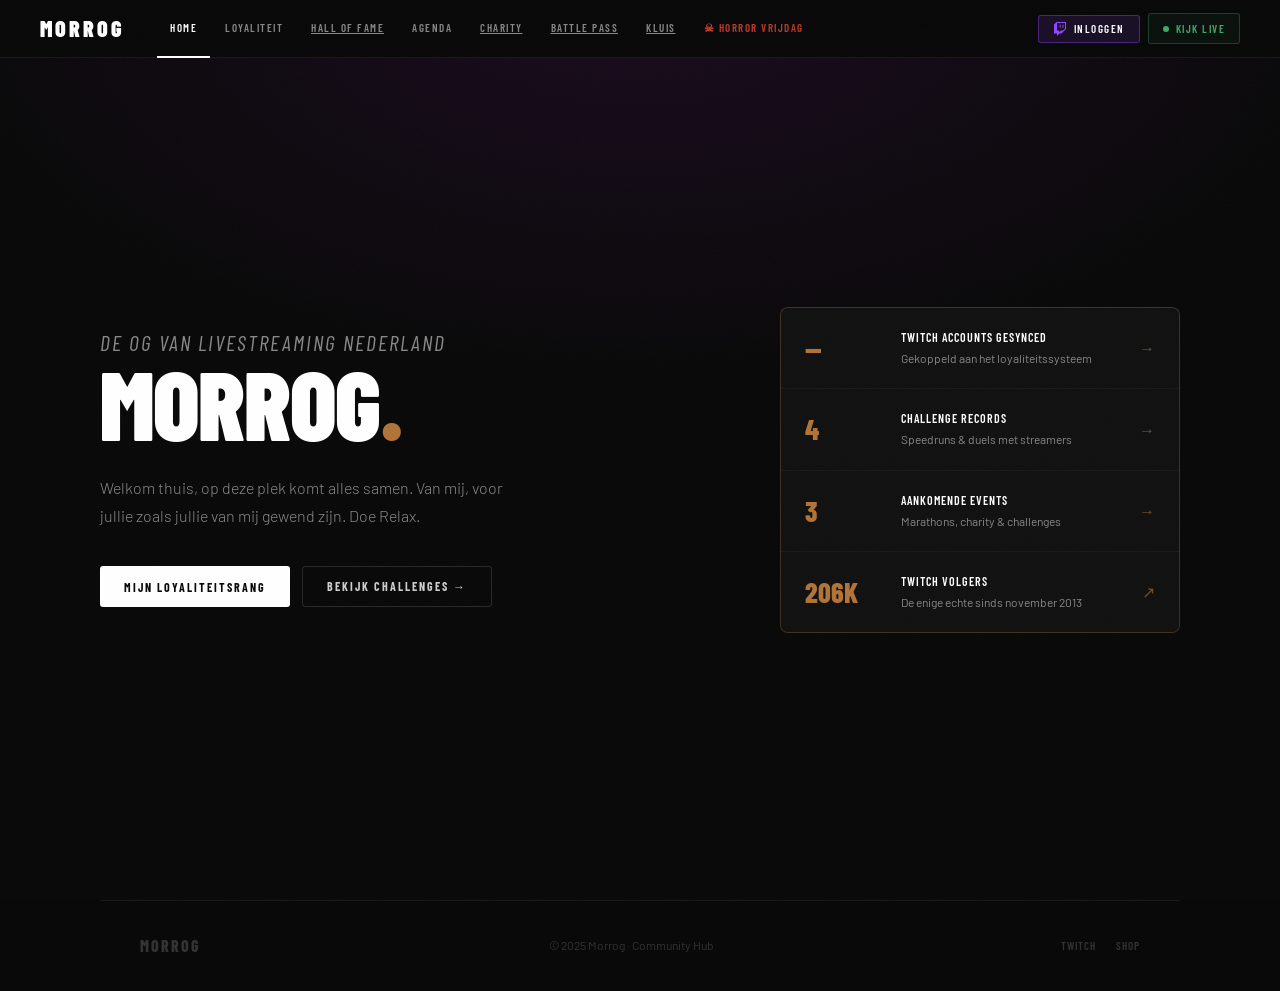
==== commit 701d21c2: "security: verwijder Morrog TV uit navigatie" ====
--- a/index.html
+++ b/index.html
@@ -496,7 +496,6 @@
     <a class="nav-link" href="hall-of-fame.html">Hall of Fame</a>
     <button class="nav-link" onclick="switchView('agenda',this)">Agenda</button>
     <a class="nav-link" href="charity.html">Charity</a>
-    <a class="nav-link" href="morrog-tv.html">Morrog TV</a>
     <a class="nav-link" href="battlepass.html">Battle Pass</a>
     <a class="nav-link" href="morrog-kluis.html">Kluis</a>
     <button class="nav-link" onclick="switchView('horror-vrijdag',this)" style="color:#c0392b;">☠ Horror Vrijdag</button>
@@ -1034,7 +1033,7 @@
     <!-- Game toevoegen -->
     <div class="hv-toevoeg" id="hv-toevoeg" style="display:none">
       <div class="hv-toevoeg-titel">☠ Game Toevoegen</div>
-      <p class="hv-toevoeg-waarschuwing">Je kunt <strong style="color:#ddd0c8">1 game per week</strong> toevoegen. Na het toevoegen kun je de game <strong style="color:#ddd0c8">niet meer verwijderen</strong> — ook alle stemmen erop blijven staan.</p>
+      <p class="hv-toevoeg-waarschuwing">Je kunt <strong style="color:#ddd0c8">1 game per week</strong> toevoegen. Na het toevoegen kun je de game <strong style="color:#ddd0c8">niet meer verwijderen</strong>.</p>
       <div class="hv-zoek-wrap">
         <span class="hv-zoek-icoon">🔍</span>
         <input type="text" id="hv-zoek" class="hv-zoek-input" placeholder="Zoek een Steam game..."
@@ -1915,11 +1914,12 @@
       else if (isEigen){ knopTxt = '✓ Gestemd (intrekken)'; knopKls += ' actief'; knopFn = 'hvTrekIn()'; }
       else if (hvStem) { knopTxt = 'Wissel stem'; }
 
+      const steamUrl = g.steam_appid ? `https://store.steampowered.com/app/${g.steam_appid}` : null;
       return `<div class="hv-kaart${isEigen?' eigen-stem':''}">
         <div class="hv-rang ${rc}">${rang}</div>
-        ${cover}
+        ${steamUrl ? `<a href="${steamUrl}" target="_blank" rel="noopener" style="display:contents">${cover}</a>` : cover}
         <div class="hv-info">
-          <div class="hv-game-naam">${hvEsc(g.naam)}${g.stemmen>=50?'<span class="hv-populair">🔥 POPULAIR</span>':''}${hvRatingBadge(g.steam_score)}</div>
+          <div class="hv-game-naam">${steamUrl ? `<a href="${steamUrl}" target="_blank" rel="noopener" style="color:inherit;text-decoration:none;">${hvEsc(g.naam)}</a>` : hvEsc(g.naam)}${g.stemmen>=50?'<span class="hv-populair">🔥 POPULAIR</span>':''}${hvRatingBadge(g.steam_score)}</div>
           <div class="hv-game-sub">door @${hvEsc(g.toegevoegd_door)}</div>
         </div>
         <div class="hv-rechts">
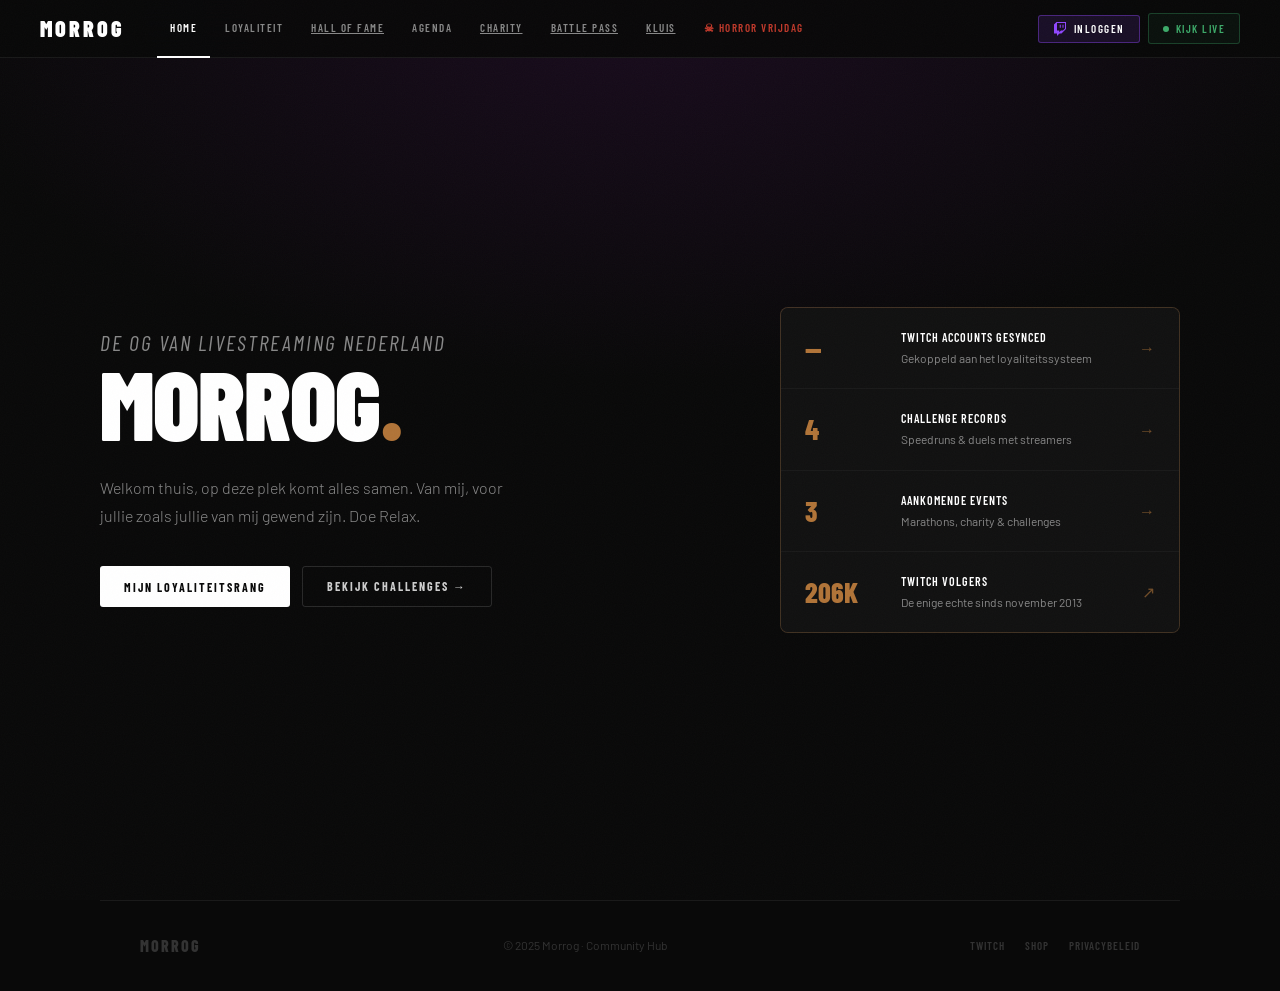
==== commit df0e573d: "feat: GDPR privacybeleid en pre-login consent modal toegevoegd - privacy.html: volledig Nederlandsta" ====
--- a/index.html
+++ b/index.html
@@ -346,6 +346,19 @@
 .footer-link{font-family:'Barlow Condensed',sans-serif;font-size:11px;font-weight:600;letter-spacing:1px;text-transform:uppercase;color:var(--dim);text-decoration:none;transition:color .15s;}
 .footer-link:hover{color:var(--white3);}
 
+/* GDPR LOGIN MODAL */
+.gdpr-overlay{position:fixed;inset:0;background:rgba(0,0,0,.7);backdrop-filter:blur(4px);z-index:500;display:flex;align-items:center;justify-content:center;padding:20px;}
+.gdpr-modal{background:var(--bg2);border:1px solid var(--border2);border-radius:8px;max-width:420px;width:100%;padding:28px 28px 24px;}
+.gdpr-modal-titel{font-family:'Barlow Condensed',sans-serif;font-size:18px;font-weight:700;text-transform:uppercase;letter-spacing:.5px;color:var(--white);margin-bottom:12px;}
+.gdpr-modal-tekst{font-size:13px;color:var(--white3);line-height:1.6;margin-bottom:16px;}
+.gdpr-modal-tekst a{color:var(--gold);text-decoration:none;}
+.gdpr-modal-tekst a:hover{text-decoration:underline;}
+.gdpr-modal-btns{display:flex;gap:10px;justify-content:flex-end;}
+.gdpr-btn-annuleer{padding:8px 16px;background:none;border:1px solid var(--border2);border-radius:4px;color:var(--white3);font-family:'Barlow Condensed',sans-serif;font-size:12px;font-weight:600;letter-spacing:1px;text-transform:uppercase;cursor:pointer;transition:background .15s;}
+.gdpr-btn-annuleer:hover{background:var(--bg3);}
+.gdpr-btn-login{padding:8px 18px;background:rgba(145,71,255,.18);border:1px solid rgba(145,71,255,.4);border-radius:4px;color:var(--white);font-family:'Barlow Condensed',sans-serif;font-size:12px;font-weight:600;letter-spacing:1px;text-transform:uppercase;cursor:pointer;transition:background .15s;}
+.gdpr-btn-login:hover{background:rgba(145,71,255,.3);}
+
 @media(max-width:900px){
   nav{padding:0 16px;}
   .nav-links{gap:0;}
@@ -1058,6 +1071,24 @@
   </div>
 </div>
 
+<!-- GDPR Login modal -->
+<div class="gdpr-overlay" id="gdpr-overlay" style="display:none" role="dialog" aria-modal="true" aria-labelledby="gdpr-titel">
+  <div class="gdpr-modal">
+    <div class="gdpr-modal-titel" id="gdpr-titel">Inloggen met Twitch</div>
+    <div class="gdpr-modal-tekst">
+      Door in te loggen sla je je Twitch accountgegevens op voor het community loyaliteitsprogramma.
+      We bewaren je gebruikersnaam, kijktijd en activiteit om je score bij te houden.<br><br>
+      We gebruiken <strong>geen</strong> tracking- of advertentiecookies.
+      Enkel een functionele sessiecookie om je ingelogd te houden.<br><br>
+      <a href="privacy.html" target="_blank">Lees het privacybeleid</a> · Je kunt je gegevens altijd laten verwijderen via het menu.
+    </div>
+    <div class="gdpr-modal-btns">
+      <button class="gdpr-btn-annuleer" onclick="gdprSluit()">Annuleren</button>
+      <button class="gdpr-btn-login" id="gdpr-login-knop">Inloggen met Twitch</button>
+    </div>
+  </div>
+</div>
+
 <footer>
   <img class="footer-logo" src="https://shop.morrog.nl/cdn/shop/files/Morrog-Logo_90x.png?v=1701878792" alt="Morrog"
     onerror="this.style.display='none';document.getElementById('footer-fb').style.display='block'">
@@ -1066,61 +1097,45 @@
   <div class="footer-links">
     <a class="footer-link" href="https://twitch.tv/morrog" target="_blank">Twitch</a>
     <a class="footer-link" href="https://shop.morrog.nl" target="_blank">Shop</a>
+    <a class="footer-link" href="privacy.html">Privacybeleid</a>
   </div>
 </footer>
 
 <script>
 const BACKEND     = 'https://morrog-loyalty-backend-production.up.railway.app';
-const TWITCH_CLIENT_ID = 'r6uuslartqla0c52af9wc4j7eobcnu';
-const REDIRECT_URI     = 'https://officialmorrog.github.io/morrog';
-const SESSION_VERSION  = '3';  // Verhoog dit om alle sessies te invalideren
-const MORROG_ID        = '65660593';
-
-// ── TWITCH AUTH ──────────────────────────────────────────
+const MORROG_ID   = '65660593';
+
+function esc(s) { return String(s ?? '').replace(/&/g,'&amp;').replace(/</g,'&lt;').replace(/>/g,'&gt;').replace(/"/g,'&quot;'); }
+
+// ── TWITCH AUTH (cookie-gebaseerd) ───────────────────────
+let _gdprRedirectUrl = null;
 function twitchLogin() {
-  window.location.href =
-    `https://id.twitch.tv/oauth2/authorize?client_id=${TWITCH_CLIENT_ID}` +
-    `&redirect_uri=${encodeURIComponent(REDIRECT_URI)}` +
-    `&response_type=token&scope=user%3Aread%3Afollows+moderator%3Aread%3Afollowers`;
-}
-
-function uitloggen() {
-  localStorage.removeItem('twitch_token');
-  localStorage.removeItem('twitch_user');
-  localStorage.removeItem('loyalty_score');
+  _gdprRedirectUrl = window.location.href.split('#')[0];
+  document.getElementById('gdpr-overlay').style.display = 'flex';
+  document.getElementById('gdpr-login-knop').onclick = gdprLogin;
+}
+function gdprSluit() {
+  document.getElementById('gdpr-overlay').style.display = 'none';
+  _gdprRedirectUrl = null;
+}
+function gdprLogin() {
+  document.getElementById('gdpr-overlay').style.display = 'none';
+  window.location.href = BACKEND + '/api/auth/login?redirect=' + encodeURIComponent(_gdprRedirectUrl || window.location.href.split('#')[0]);
+}
+
+async function uitloggen() {
+  await fetch(BACKEND + '/api/auth/logout', { method: 'POST', credentials: 'include' }).catch(() => {});
   toonIngelogdUI(false);
 }
 
-async function verwerkTwitchCallback() {
-  const hash   = window.location.hash;
-  const params = new URLSearchParams(hash.replace('#', '?'));
-  const token  = params.get('access_token');
-  if (!token) return false;
-
-  // Verwijder hash uit URL
-  history.replaceState(null, '', window.location.pathname);
-
-  localStorage.setItem('twitch_token', token);
-  await laadGebruikersData(token);
-  return true;
-}
-
-async function laadGebruikersData(token) {
+async function laadGebruikersData() {
   try {
-    const res  = await fetch(BACKEND + '/api/auth/verify', {
-      method: 'POST',
-      headers: { 'x-twitch-token': token }
-    });
-    if (!res.ok) { uitloggen(); return; }
+    const res = await fetch(BACKEND + '/api/auth/me', { credentials: 'include' });
+    if (!res.ok) { toonIngelogdUI(false); return; }
     const data = await res.json();
-    localStorage.setItem('twitch_user', JSON.stringify(data.user));
-    if (data.score) localStorage.setItem('loyalty_score', JSON.stringify(data.score));
     toonIngelogdUI(true, data.user, data.score, data.isAdmin);
   } catch {
-    // stille fout — token blijft geldig
-    const cachedUser  = JSON.parse(localStorage.getItem('twitch_user') || 'null');
-    const cachedScore = JSON.parse(localStorage.getItem('loyalty_score') || 'null');
-    if (cachedUser) toonIngelogdUI(true, cachedUser, cachedScore, cachedUser.id === MORROG_ID);
+    toonIngelogdUI(false);
   }
 }
 
@@ -1327,10 +1342,10 @@
       <div class="brand-spotlight" style="--merk-rgb:${rgb}">
         <div class="brand-eyebrow">◈ Partner van de maand</div>
         <div class="brand-inner">
-          ${data.merk_logo_url ? `<div class="brand-logo-wrap"><img src="${data.merk_logo_url}" alt="${data.merk_naam}"></div>` : ''}
+          ${data.merk_logo_url ? `<div class="brand-logo-wrap"><img src="${esc(data.merk_logo_url)}" alt="${esc(data.merk_naam)}"></div>` : ''}
           <div style="flex:1">
-            <div class="brand-collab">MORROG × <span>${data.merk_naam.toUpperCase()}</span></div>
-            ${data.merk_tagline ? `<div class="brand-tagline">${data.merk_tagline}</div>` : ''}
+            <div class="brand-collab">MORROG × <span>${esc(data.merk_naam).toUpperCase()}</span></div>
+            ${data.merk_tagline ? `<div class="brand-tagline">${esc(data.merk_tagline)}</div>` : ''}
             ${data.merk_url ? `<a class="brand-link" href="${data.merk_url}" target="_blank" rel="noopener">Bekijk website →</a>` : ''}
           </div>
         </div>
@@ -1366,10 +1381,10 @@
           <div class="tier-accent"></div>
           ${fotoHtml}
           <div class="tier-body">
-            <div class="tier-rang">${locked ? '🔒 ' : ''}${rang}+</div>
-            <div class="tier-prijs">${prijs}</div>
+            <div class="tier-rang">${locked ? '🔒 ' : ''}${esc(rang)}+</div>
+            <div class="tier-prijs">${esc(prijs)}</div>
             ${winnaar
-              ? `<div class="tier-winnaar">🏆 ${winnaar}</div>`
+              ? `<div class="tier-winnaar">🏆 ${esc(winnaar)}</div>`
               : `<div class="tier-status">${eligible ? 'Jij doet automatisch mee' : gebruikerRang ? `Bereik ${rang} om mee te doen` : 'Log in om te checken'}</div>`
             }
             ${data.eind_datum && !winnaar ? `<div class="tier-timer">⏱ <span class="drops-timer-val">--</span></div>` : ''}
@@ -1399,7 +1414,7 @@
     return `
       <div class="lb3-row${isJij?' eigen':''}${isEigen?' eigen':''}" onclick="toggleLb3Detail('${uid}','${k.username}',this)">
         <div class="lb3-pos ${posClass[pos]||''}${isJij?' eigen-pos':''}">${pos}</div>
-        <div class="lb3-name${isJij?' jij':''}"><span class="lb3-name-txt">${k.display_name || k.username}</span>${bouwBadgeHtml(k)}</div>
+        <div class="lb3-name${isJij?' jij':''}"><span class="lb3-name-txt">${esc(k.display_name || k.username)}</span>${bouwBadgeHtml(k)}</div>
         <span class="lb-badge ${rangClass[k.rang]||'beginner'}">${k.rang||''}</span>
         <div class="lb3-score">${(parseInt(k.score)||0).toLocaleString('nl-NL')}</div>
       </div>
@@ -1530,8 +1545,8 @@
 
   return `
     <div class="kijker-detail-naam">
-      ${k.display_name || k.username}
-      <span class="lb-badge ${rangClass}">${k.rang||'Beginner'}</span>
+      ${esc(k.display_name || k.username)}
+      <span class="lb-badge ${rangClass}">${esc(k.rang||'Beginner')}</span>
     </div>
     <div class="kijker-detail-top">
       <div class="kijker-detail-top-blok">
@@ -1699,13 +1714,11 @@
 
   function hvPad(n) { return String(n).padStart(2, '0'); }
 
-  function hvToken() { return localStorage.getItem('twitch_token'); }
+  function hvToken() { return !!window._ingelogdUser; }
 
   async function hvApi(pad, opts = {}) {
-    const token = hvToken();
     const headers = { 'Content-Type': 'application/json' };
-    if (token) headers['x-twitch-token'] = token;
-    const r = await fetch(BACKEND + pad, { headers, ...opts });
+    const r = await fetch(BACKEND + pad, { headers, credentials: 'include', ...opts });
     return r.json();
   }
 
@@ -1754,11 +1767,10 @@
 
   // ── Auth UI ──
   function hvUpdateAuth() {
-    const user  = window._ingelogdUser;
-    const token = hvToken();
+    const user    = window._ingelogdUser;
     const isAdmin = user && user.id === '65660593';
     const toevoeg = document.getElementById('hv-toevoeg');
-    if (toevoeg) toevoeg.style.display = (user && token) ? 'block' : 'none';
+    if (toevoeg) toevoeg.style.display = user ? 'block' : 'none';
     const admin = document.getElementById('hv-admin');
     if (admin) {
       admin.style.display = isAdmin ? 'block' : 'none';
@@ -1769,7 +1781,6 @@
   }
 
   async function hvLaadAdminGames() {
-    const token = hvToken();
     const lijst = document.getElementById('hv-admin-lijst');
     if (!lijst) return;
     lijst.innerHTML = '<span style="font-size:13px;color:var(--white3)">Laden…</span>';
@@ -1794,7 +1805,6 @@
   }
 
   window.hvVerwijderGame = async function(id) {
-    const token = hvToken();
     if (!confirm('Game verwijderen? Dit verwijdert ook alle stemmen erop.')) return;
     try {
       const data = await hvApi(`/api/horror-vrijdag/games/${id}`, { method: 'DELETE' });
@@ -1899,7 +1909,7 @@
       el.innerHTML = '<div class="hv-geen"><span>🎃</span>Nog geen games deze week — voeg de eerste toe!</div>';
       return;
     }
-    const token = hvToken();
+    const ingelogd = !!window._ingelogdUser;
     el.innerHTML = hvGames.map((g, i) => {
       const rang  = i + 1;
       const isEigen = hvStem && hvStem.game_id === g.id;
@@ -1910,7 +1920,7 @@
         : `<div class="hv-cover-ph">☠</div>`;
 
       let knopTxt = 'Stem', knopKls = 'hv-stem-knop', knopFn = `hvStemOp(${g.id})`, dis = '';
-      if (!token)      { knopTxt = 'Login om te stemmen'; dis = 'disabled'; }
+      if (!ingelogd)   { knopTxt = 'Login om te stemmen'; dis = 'disabled'; }
       else if (isEigen){ knopTxt = '✓ Gestemd (intrekken)'; knopKls += ' actief'; knopFn = 'hvTrekIn()'; }
       else if (hvStem) { knopTxt = 'Wissel stem'; }
 
@@ -2112,30 +2122,18 @@
 
 // ── INIT ──
 async function init() {
-  // Verwerk OAuth callback (als er een token in de hash zit)
-  const vanCallback = await verwerkTwitchCallback();
-
-  if (!vanCallback) {
-    // Invalideer sessie als versie niet overeenkomt
-    if (localStorage.getItem('session_version') !== SESSION_VERSION) {
-      localStorage.removeItem('twitch_token');
-      localStorage.removeItem('twitch_user');
-      localStorage.removeItem('loyalty_score');
-      localStorage.setItem('session_version', SESSION_VERSION);
-    }
-
-    // Herstel sessie uit localStorage
-    const opgeslagenToken = localStorage.getItem('twitch_token');
-    const opgeslagenUser  = JSON.parse(localStorage.getItem('twitch_user') || 'null');
-    const opgeslagenScore = JSON.parse(localStorage.getItem('loyalty_score') || 'null');
-
-    if (opgeslagenToken && opgeslagenUser) {
-      toonIngelogdUI(true, opgeslagenUser, opgeslagenScore, opgeslagenUser.id === MORROG_ID);
-      // Refresh op de achtergrond
-      laadGebruikersData(opgeslagenToken);
-    } else {
-      document.getElementById('btn-login').style.display = 'flex';
-    }
+  // Verwijder evt. oude localStorage tokens
+  localStorage.removeItem('twitch_token');
+  localStorage.removeItem('twitch_user');
+  localStorage.removeItem('loyalty_score');
+  localStorage.removeItem('session_version');
+
+  // Haal sessie op via httpOnly cookie
+  await laadGebruikersData();
+
+  // Foutmelding tonen als OAuth mislukt is
+  if (new URLSearchParams(window.location.search).get('auth_error')) {
+    history.replaceState(null, '', window.location.pathname + window.location.hash);
   }
 
   // Laad Twitch badges en emotes
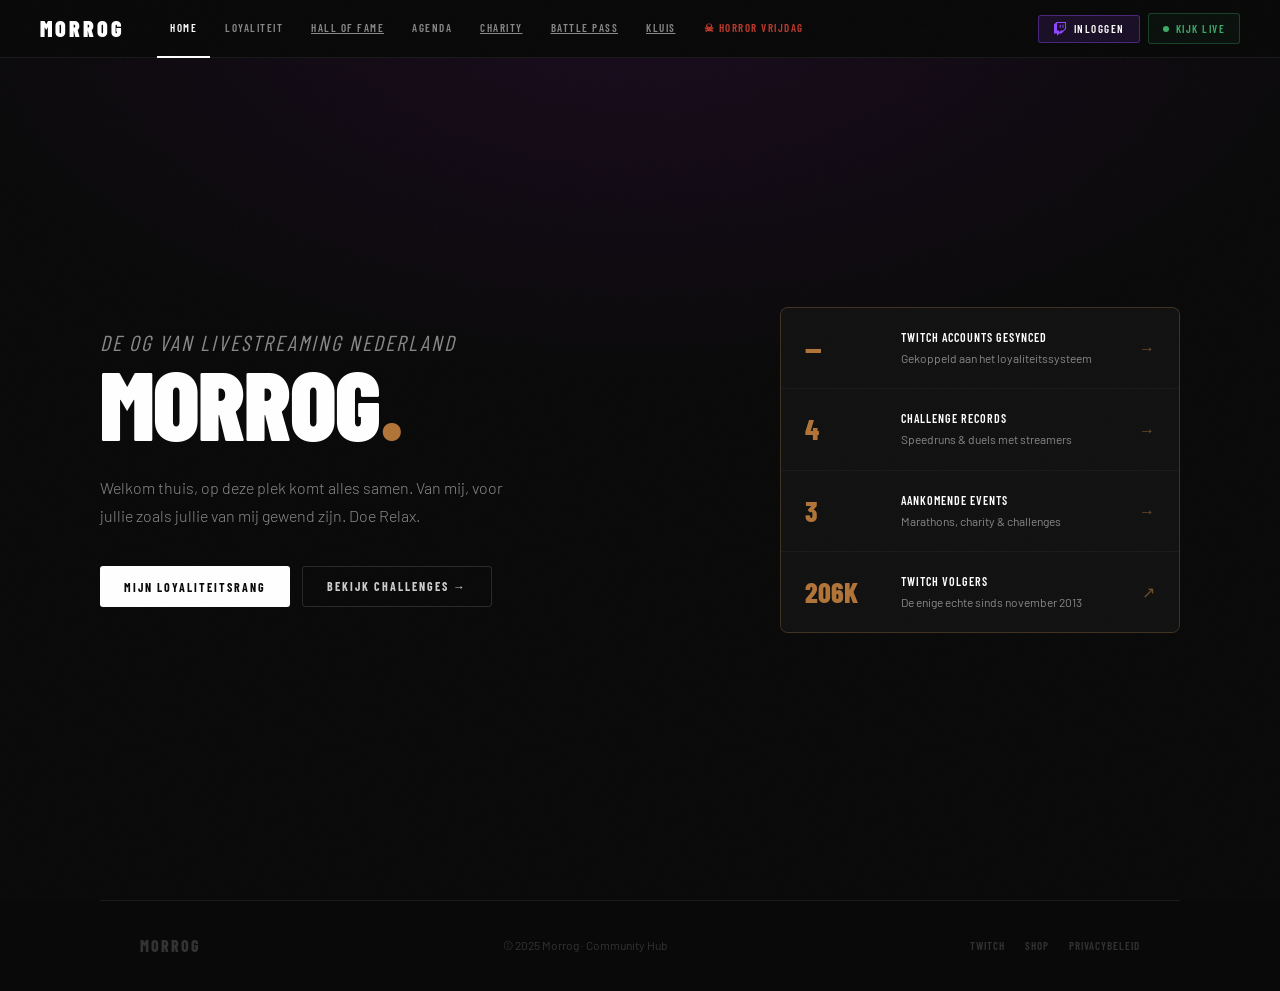
==== commit c43859f7: "fix: Google Fonts self-hosted (AVG/GDPR compliance)" ====
--- a/index.html
+++ b/index.html
@@ -4,8 +4,7 @@
 <meta charset="UTF-8">
 <meta name="viewport" content="width=device-width, initial-scale=1.0">
 <title>Morrog — Community Hub</title>
-<link rel="preconnect" href="https://fonts.googleapis.com">
-<link href="https://fonts.googleapis.com/css2?family=Barlow:ital,wght@0,300;0,400;0,500;0,600;1,300&family=Barlow+Condensed:wght@400;600;700;800;900&family=Creepster&family=Cinzel+Decorative:wght@700&display=swap" rel="stylesheet">
+<link href="fonts/fonts.css" rel="stylesheet">
 <style>
 *,*::before,*::after{box-sizing:border-box;margin:0;padding:0;}
 :root{
--- a/fonts/fonts.css
+++ b/fonts/fonts.css
@@ -0,0 +1,89 @@
+/* Self-hosted fonts — geen Google Fonts CDN nodig */
+
+@font-face {
+  font-family: 'Barlow';
+  font-style: normal;
+  font-weight: 300;
+  font-display: swap;
+  src: url('barlow-300.woff2') format('woff2');
+}
+@font-face {
+  font-family: 'Barlow';
+  font-style: italic;
+  font-weight: 300;
+  font-display: swap;
+  src: url('barlow-300-italic.woff2') format('woff2');
+}
+@font-face {
+  font-family: 'Barlow';
+  font-style: normal;
+  font-weight: 400;
+  font-display: swap;
+  src: url('barlow-400.woff2') format('woff2');
+}
+@font-face {
+  font-family: 'Barlow';
+  font-style: normal;
+  font-weight: 500;
+  font-display: swap;
+  src: url('barlow-500.woff2') format('woff2');
+}
+@font-face {
+  font-family: 'Barlow';
+  font-style: normal;
+  font-weight: 600;
+  font-display: swap;
+  src: url('barlow-600.woff2') format('woff2');
+}
+
+@font-face {
+  font-family: 'Barlow Condensed';
+  font-style: normal;
+  font-weight: 400;
+  font-display: swap;
+  src: url('barlow-condensed-400.woff2') format('woff2');
+}
+@font-face {
+  font-family: 'Barlow Condensed';
+  font-style: normal;
+  font-weight: 600;
+  font-display: swap;
+  src: url('barlow-condensed-600.woff2') format('woff2');
+}
+@font-face {
+  font-family: 'Barlow Condensed';
+  font-style: normal;
+  font-weight: 700;
+  font-display: swap;
+  src: url('barlow-condensed-700.woff2') format('woff2');
+}
+@font-face {
+  font-family: 'Barlow Condensed';
+  font-style: normal;
+  font-weight: 800;
+  font-display: swap;
+  src: url('barlow-condensed-800.woff2') format('woff2');
+}
+@font-face {
+  font-family: 'Barlow Condensed';
+  font-style: normal;
+  font-weight: 900;
+  font-display: swap;
+  src: url('barlow-condensed-900.woff2') format('woff2');
+}
+
+@font-face {
+  font-family: 'Creepster';
+  font-style: normal;
+  font-weight: 400;
+  font-display: swap;
+  src: url('creepster-400.woff2') format('woff2');
+}
+
+@font-face {
+  font-family: 'Cinzel Decorative';
+  font-style: normal;
+  font-weight: 700;
+  font-display: swap;
+  src: url('cinzel-decorative-700.woff2') format('woff2');
+}
